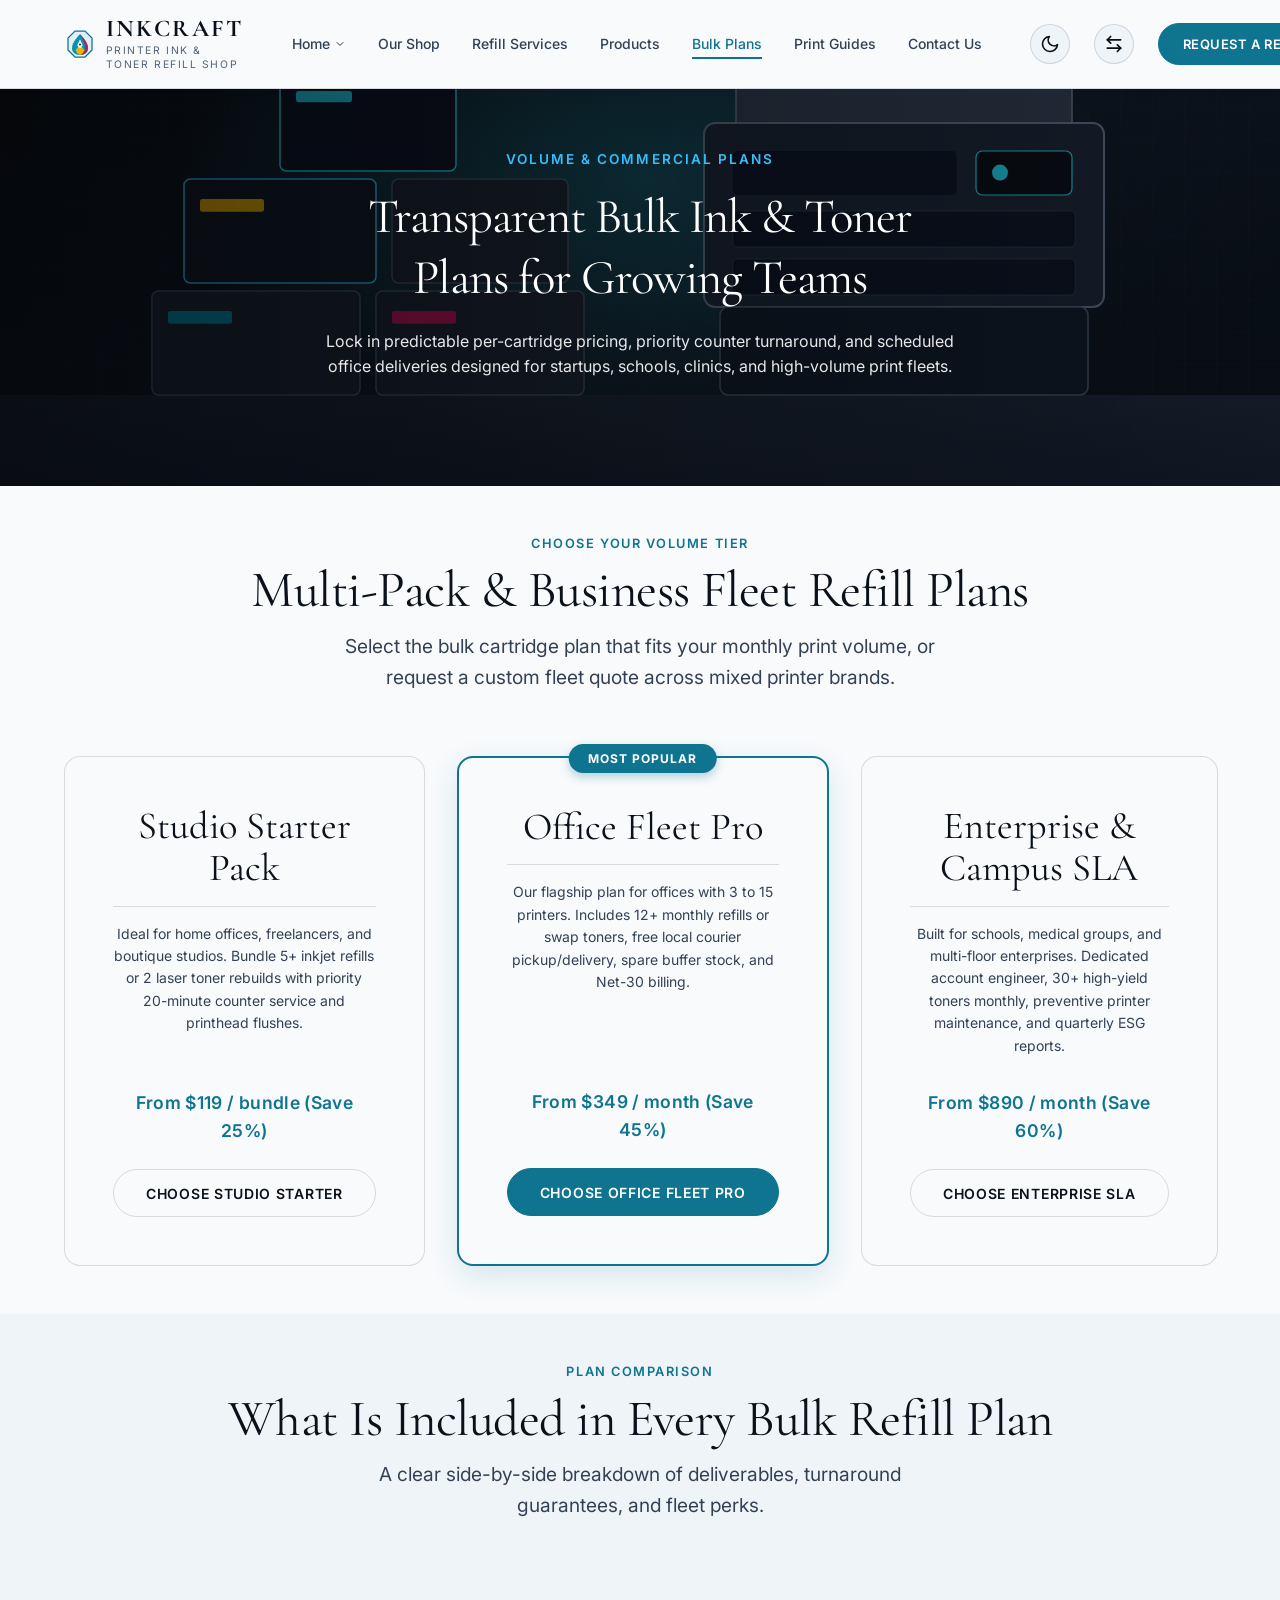
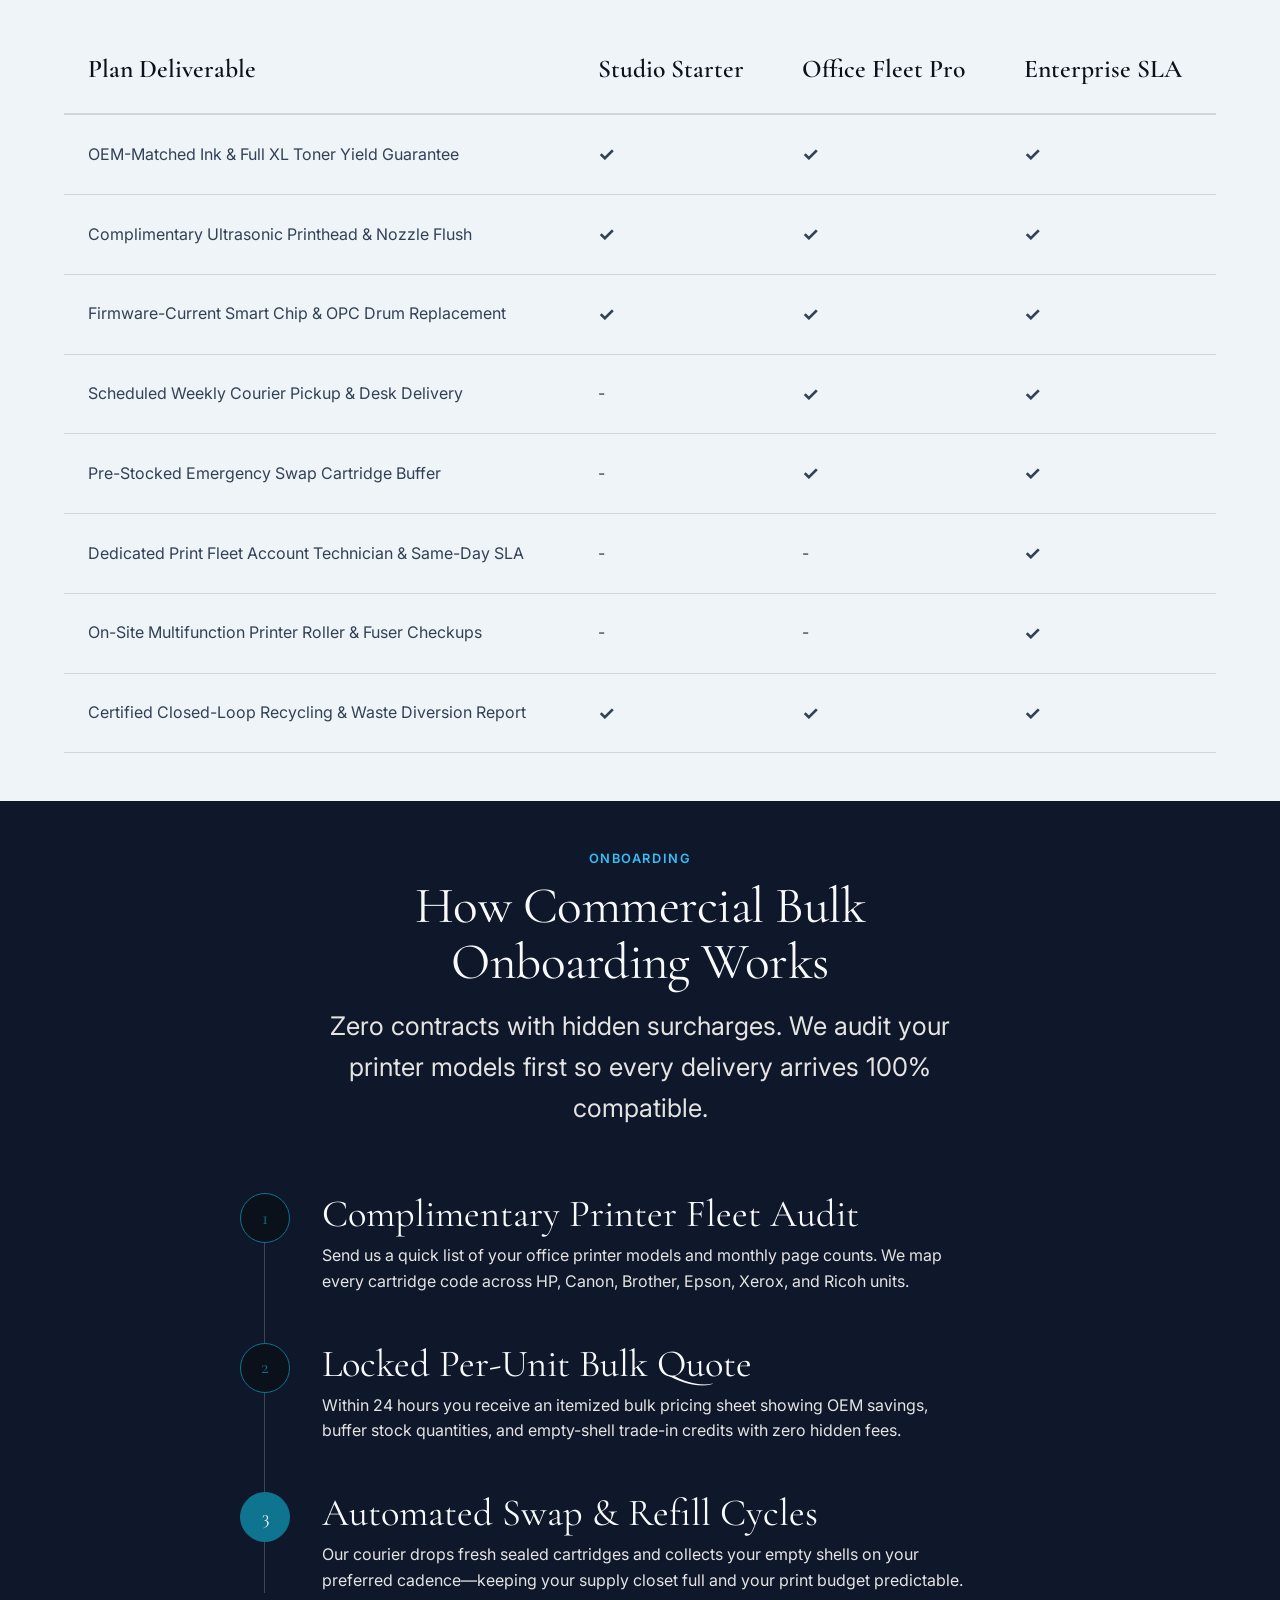
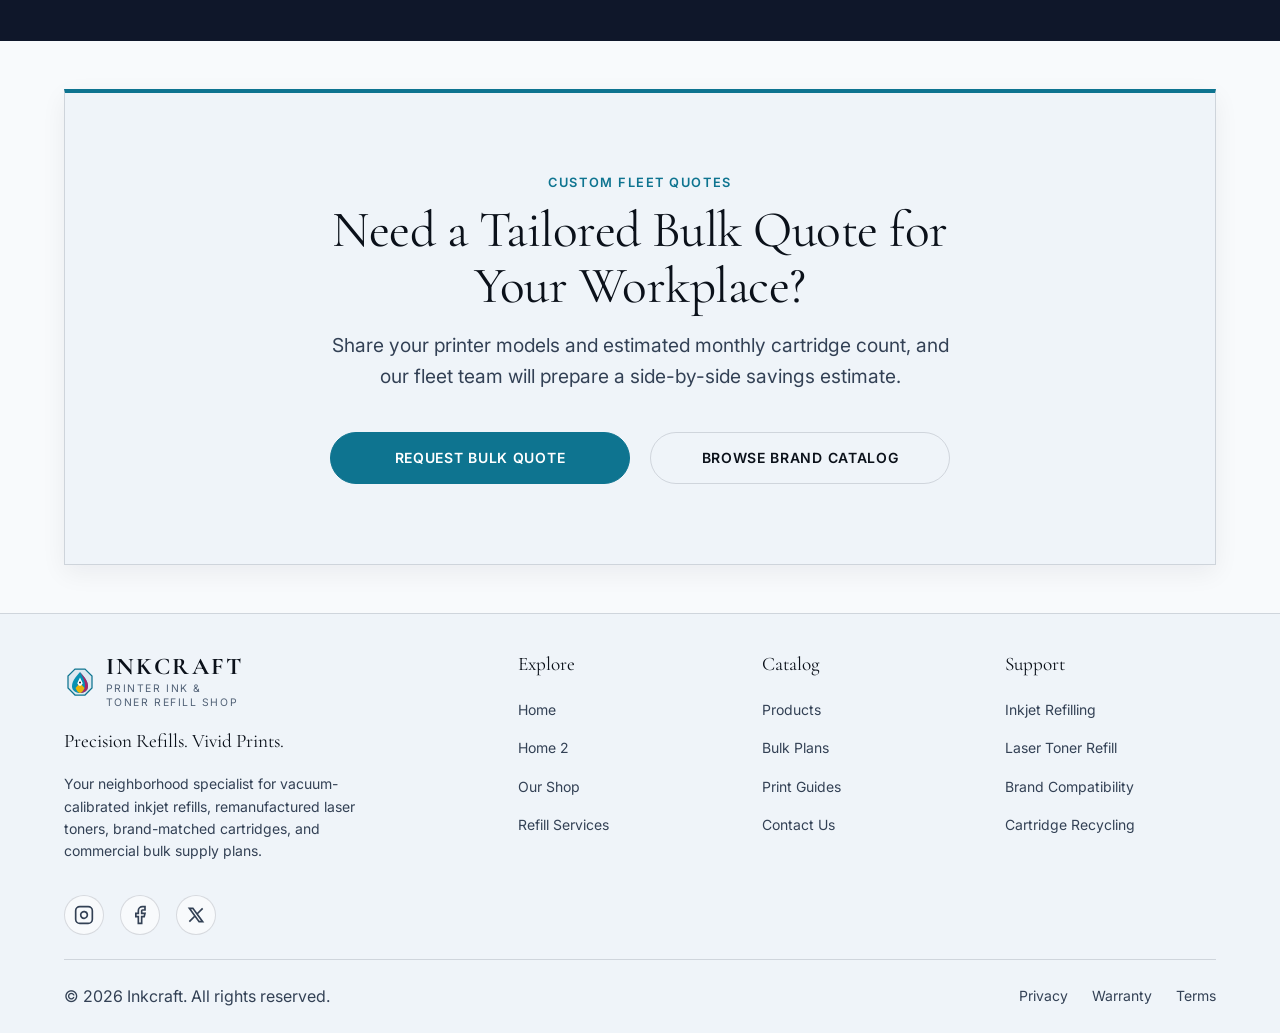
==== bulk-plans.html @ eeacdc27 "Add INKCRAFT Printer Ink & Toner Refill Shop website" ====
<!DOCTYPE html>
<html lang="en" dir="ltr">
<head>
  <meta charset="UTF-8">
  <meta name="viewport" content="width=device-width, initial-scale=1.0">
  <title>Bulk Plans | INKCRAFT Printer Ink &amp; Toner Refill Shop</title>
  <meta name="description" content="Transparent bulk ink and laser toner refill plans for studios, schools, and commercial offices. Compare volume discounts, scheduled delivery, and fleet support.">
  <link rel="icon" type="image/svg+xml" href="assets/images/logo.svg">
  <link rel="preconnect" href="https://fonts.googleapis.com">
  <link rel="preconnect" href="https://fonts.gstatic.com" crossorigin>
  <link href="https://fonts.googleapis.com/css2?family=Cormorant+Garamond:wght@400;500;600;700&family=Inter:wght@300;400;500;600&display=swap" rel="stylesheet">
  <link rel="stylesheet" href="assets/css/style.css">
  <style>
    .editorial-pricing-hero { padding: var(--space-xxl) 0; display: flex; align-items: center; justify-content: center; text-align: center; background-color: var(--bg-secondary); position: relative; min-height: 52vh; }
    .editorial-hero-content { position: relative; z-index: 2; max-width: 1000px; margin: 0 auto; }
    
    .support-options { display: grid; grid-template-columns: repeat(3, 1fr); gap: 2rem; margin-top: 4rem; }
    .support-card { background: var(--bg-primary); border: 1px solid var(--border-color); padding: 3rem; border-radius: var(--radius-lg); display: flex; flex-direction: column; text-align: center; transition: transform var(--transition-normal), box-shadow var(--transition-normal); position: relative; }
    .support-card:hover { transform: translateY(-5px); box-shadow: var(--shadow-md); }
    .support-card.featured { border: 2px solid var(--accent-primary); background: var(--bg-primary); box-shadow: 0 10px 30px rgba(14, 116, 144, 0.14); }
    [data-theme="dark"] .support-card.featured { background: var(--bg-secondary); border-color: var(--accent-primary); box-shadow: 0 10px 30px rgba(34, 211, 238, 0.22); }
    .featured-badge { position: absolute; top: -14px; left: 50%; transform: translateX(-50%); background: var(--color-copper); color: #ffffff; padding: 0.3rem 1.25rem; border-radius: var(--radius-full); font-size: 0.75rem; font-weight: 700; letter-spacing: 0.08em; text-transform: uppercase; white-space: nowrap; box-shadow: 0 4px 10px rgba(14, 116, 144, 0.3); }
    .support-card h3 { font-family: var(--font-display); font-size: var(--text-xl); margin-bottom: 1rem; border-bottom: 1px solid var(--border-color); padding-bottom: 1rem; color: var(--text-primary); }
    .support-card p { flex: 1; margin-bottom: 2rem; font-size: var(--text-sm); color: var(--text-secondary); line-height: 1.6; }
    .pricing-tag { display: block; text-align: center; font-size: 1.1rem; font-weight: 600; color: var(--accent-primary); margin-bottom: 1.5rem; letter-spacing: 0.02em; }
    
    .matrix-table { width: 100%; border-collapse: collapse; margin-top: 4rem; }
    .matrix-table th { font-family: var(--font-display); font-weight: 600; font-size: var(--text-lg); text-align: left; padding: 1.5rem; border-bottom: 2px solid var(--border-color); color: var(--text-primary); }
    [dir="rtl"] .matrix-table th { text-align: right; }
    .matrix-table td { padding: 1.5rem; border-bottom: 1px solid var(--border-color); color: var(--text-secondary); }
    .matrix-table tr:hover { background: var(--bg-secondary); }
    .check { color: var(--accent-primary); font-weight: 700; font-size: 1.2rem; }
    
    .timeline-wrapper { display: flex; flex-direction: column; gap: 3rem; max-width: 800px; margin: 0 auto; position: relative; }
    .timeline-line { position: absolute; left: 24px; top: 0; bottom: 0; width: 1px; background: rgba(255,255,255,0.2); }
    [dir="rtl"] .timeline-line { left: auto; right: 24px; }
    
    html, body {
      overflow-x: hidden;
    }
    
    .matrix-table-container {
      width: 100%;
      max-width: 100%;
      overflow-x: auto;
      -webkit-overflow-scrolling: touch;
    }
    
    @media (max-width: 1024px) {
      .support-options {
        display: flex;
        flex-direction: column;
        align-items: center;
        gap: 2.5rem;
        width: 100%;
        max-width: 580px;
        margin: 3rem auto 0 auto;
      }
      .support-card {
        width: 100% !important;
        max-width: 100% !important;
        margin: 0 auto !important;
        padding: 2.5rem 2rem;
      }
      .support-card:nth-child(3) {
        width: 100% !important;
        max-width: 100% !important;
        margin: 0 auto !important;
        grid-column: auto !important;
        justify-self: auto !important;
      }
      .matrix-table {
        min-width: 650px;
        white-space: nowrap;
      }
    }
    
    @media (max-width: 767px) {
      .support-options {
        max-width: 100%;
        gap: 2rem;
        margin-top: 2.5rem;
      }
      .support-card {
        padding: 2rem 1.5rem;
      }
      .matrix-table {
        display: table;
        min-width: 620px;
      }
    }
  </style>
</head>
<body>
<!-- Navbar -->
<nav class="navbar">
  <div class="container nav-container">
    <div class="nav-brand">
      <a href="index.html" class="nav-brand-link">
        <svg class="site-logo" width="32" height="32" viewBox="0 0 64 64" fill="none"><path d="M22 6 H42 L56 20 V44 L42 58 H22 L8 44 V20 Z" stroke="#0E7490" stroke-width="2.5" fill="rgba(14,116,144,0.08)"/><path d="M32 12 C21 24, 16 32, 16 40.5 C16 49.2, 23.2 54, 32 54 C40.8 54, 48 49.2, 48 40.5 C48 32, 43 24, 32 12 Z" fill="#0891B2"/><path d="M32 12 C38 22, 42 30, 42 39 C42 46, 37.5 52, 32 54 C40.8 54, 48 49.2, 48 40.5 C48 32, 43 24, 32 12 Z" fill="#BE185D" opacity="0.9"/><path d="M32 34 L41 44 C38.5 50, 35.5 53.2, 32 54 C28.5 53.2, 25.5 50, 23 44 Z" fill="#EAB308"/><path d="M32 23 L37.5 34.5 L34 39.5 H30 L26.5 34.5 Z" fill="#FFFFFF"/><circle cx="32" cy="33" r="2" fill="#0F172A"/></svg>
        <div class="nav-brand-text">
          <span class="nav-logo-text" style="font-family: var(--font-display); font-size: 1.5rem; font-weight: 700; letter-spacing: 0.1em; line-height: 1.1; color: var(--text-primary); white-space: nowrap;">INKCRAFT</span>
          <span class="nav-descriptor" style="font-family: var(--font-body); font-size: 0.65rem; font-weight: 400; text-transform: uppercase; letter-spacing: 0.15em; color: var(--text-muted); line-height: 1.35; margin-top: 2px; display: block;"><span style="display: block; white-space: nowrap;">Printer Ink &amp;</span><span style="display: block; white-space: nowrap;">Toner Refill Shop</span></span>
        </div>
      </a>
    </div>
    
    <div class="nav-menu">
      <div class="dropdown">
        <a href="#" class="nav-link has-dropdown" aria-haspopup="true" aria-expanded="false">Home <svg width="12" height="12" viewBox="0 0 24 24" fill="none" stroke="currentColor" stroke-width="2" stroke-linecap="round" stroke-linejoin="round"><polyline points="6 9 12 15 18 9"></polyline></svg></a>
        <div class="dropdown-content">
          <a href="index.html" class="nav-link">Home 1</a>
          <a href="home-2.html" class="nav-link">Home 2</a>
        </div>
      </div>
      <a href="our-shop.html" class="nav-link">Our Shop</a>
      <a href="refill-services.html" class="nav-link">Refill Services</a>
      <a href="products.html" class="nav-link">Products</a>
      <a href="bulk-plans.html" class="nav-link active" aria-current="page">Bulk Plans</a>
      <a href="print-guides.html" class="nav-link">Print Guides</a>
      <a href="contact-us.html" class="nav-link">Contact Us</a>
    </div>

    <div class="nav-actions" style="display: flex; align-items: center; gap: 1.5rem;">
      <button class="icon-btn theme-toggle" aria-label="Toggle Theme">
        <svg width="20" height="20" viewBox="0 0 24 24" fill="none" stroke="currentColor" stroke-width="2" stroke-linecap="round" stroke-linejoin="round"><path d="M21 12.79A9 9 0 1 1 11.21 3 7 7 0 0 0 21 12.79z"></path></svg>
      </button>
      <button class="icon-btn rtl-toggle" aria-label="Toggle RTL">
        <svg width="20" height="20" viewBox="0 0 24 24" fill="none" stroke="currentColor" stroke-width="2" stroke-linecap="round" stroke-linejoin="round"><path d="M8 3L4 7l4 4"/><path d="M4 7h16"/><path d="M16 21l4-4-4-4"/><path d="M20 17H4"/></svg>
      </button>
      <a href="#" class="btn btn-primary open-modal">Request a Refill</a>
    </div>

    <div class="hamburger">
      <span></span>
      <span></span>
      <span></span>
    </div>
  </div>
</nav>

<div class="mobile-menu">
  <button class="mobile-close-btn" aria-label="Close Menu">
    <svg width="24" height="24" viewBox="0 0 24 24" fill="none" stroke="currentColor" stroke-width="2" stroke-linecap="round" stroke-linejoin="round"><line x1="18" y1="6" x2="6" y2="18"></line><line x1="6" y1="6" x2="18" y2="18"></line></svg>
  </button>
  <div class="mobile-nav-list">
      <a href="index.html" class="nav-link">Home 1</a>
      <a href="home-2.html" class="nav-link">Home 2</a>
      <a href="our-shop.html" class="nav-link">Our Shop</a>
      <a href="refill-services.html" class="nav-link">Refill Services</a>
      <a href="products.html" class="nav-link">Products</a>
      <a href="bulk-plans.html" class="nav-link active" aria-current="page">Bulk Plans</a>
      <a href="print-guides.html" class="nav-link">Print Guides</a>
      <a href="contact-us.html" class="nav-link">Contact Us</a>
  </div>
  <div class="mobile-controls">
      <button id="theme-toggle" class="icon-btn" aria-label="Toggle Theme">
        <svg width="20" height="20" viewBox="0 0 24 24" fill="none" stroke="currentColor" stroke-width="2" stroke-linecap="round" stroke-linejoin="round"><path d="M21 12.79A9 9 0 1 1 11.21 3 7 7 0 0 0 21 12.79z"></path></svg>
      </button>
      <button id="rtl-toggle" class="icon-btn" aria-label="Toggle RTL">
        <svg width="20" height="20" viewBox="0 0 24 24" fill="none" stroke="currentColor" stroke-width="2" stroke-linecap="round" stroke-linejoin="round"><path d="M8 3L4 7l4 4"/><path d="M4 7h16"/><path d="M16 21l4-4-4-4"/><path d="M20 17H4"/></svg>
      </button>
  </div>
  
  <a href="#" class="btn btn-primary open-modal">Request a Refill</a>
</div>

<section class="hero">
  <div class="hero-bg">
    <img src="assets/images/hero-bulk-plans.svg" alt="Commercial bulk toner cartridges and multifunction office laser printers">
  </div>
  <div class="hero-overlay"></div>
  <div class="container hero-content text-center" style="margin: 0 auto;">
    <span class="hero-eyebrow reveal" style="color: var(--accent-light); letter-spacing: 0.15em; font-size: 0.85rem; font-weight: 600; text-transform: uppercase; margin-bottom: 1rem; display: inline-block;">VOLUME &amp; COMMERCIAL PLANS</span>
    <h1 class="reveal" style="margin-bottom: 1.25rem; color: #fff;">Transparent Bulk Ink &amp; Toner<br class="desktop-br">Plans for Growing Teams</h1>
    <p class="reveal stagger-1" style="font-size: var(--text-base); max-width: 780px; margin: 0 auto; color: rgba(255,255,255,0.9); line-height: 1.6;">Lock in predictable per-cartridge pricing, priority counter turnaround, and scheduled<br class="desktop-br">office deliveries designed for startups, schools, clinics, and high-volume print fleets.</p>
  </div>
</section>

<section id="packages" class="section">
  <div class="container">
    <div class="text-center reveal" style="margin-bottom: 3.5rem;">
      <span class="eyebrow" style="color: var(--accent-primary); letter-spacing: 0.12em; font-size: 0.8rem; font-weight: 600; text-transform: uppercase; margin-bottom: 0.5rem; display: block;">CHOOSE YOUR VOLUME TIER</span>
      <h2 style="font-family: var(--font-display); font-size: var(--text-xxl); color: var(--text-primary); margin-bottom: 0.75rem;">Multi-Pack &amp; Business Fleet Refill Plans</h2>
      <p style="color: var(--text-secondary); max-width: 620px; margin: 0 auto; font-size: var(--text-md); line-height: 1.6;">Select the bulk cartridge plan that fits your monthly print volume, or request a custom fleet quote across mixed printer brands.</p>
    </div>
    <div class="support-options reveal stagger-1">
      <div class="support-card">
        <h3>Studio Starter Pack</h3>
        <p>Ideal for home offices, freelancers, and boutique studios. Bundle 5+ inkjet refills or 2 laser toner rebuilds with priority 20-minute counter service and printhead flushes.</p>
        <span class="pricing-tag">From $119 / bundle (Save 25%)</span>
        <a href="#" class="btn btn-secondary open-modal" style="width: 100%;">Choose Studio Starter</a>
      </div>
      
      <div class="support-card featured">
        <span class="featured-badge" style="z-index: 5;">Most Popular</span>
        <h3>Office Fleet Pro</h3>
        <p>Our flagship plan for offices with 3 to 15 printers. Includes 12+ monthly refills or swap toners, free local courier pickup/delivery, spare buffer stock, and Net-30 billing.</p>
        <span class="pricing-tag">From $349 / month (Save 45%)</span>
        <a href="#" class="btn btn-primary open-modal" style="width: 100%;">Choose Office Fleet Pro</a>
      </div>
      
      <div class="support-card">
        <h3>Enterprise &amp; Campus SLA</h3>
        <p>Built for schools, medical groups, and multi-floor enterprises. Dedicated account engineer, 30+ high-yield toners monthly, preventive printer maintenance, and quarterly ESG reports.</p>
        <span class="pricing-tag">From $890 / month (Save 60%)</span>
        <a href="#" class="btn btn-secondary open-modal" style="width: 100%;">Choose Enterprise SLA</a>
      </div>
    </div>
  </div>
</section>

<section class="section section-alt">
  <div class="container">
    <div class="text-center reveal" style="margin-bottom: 2.5rem;">
      <span class="eyebrow" style="color: var(--accent-primary); letter-spacing: 0.12em; font-size: 0.8rem; font-weight: 600; text-transform: uppercase; margin-bottom: 0.5rem; display: block;">PLAN COMPARISON</span>
      <h2 style="margin-bottom: 0.75rem;">What Is Included in Every Bulk Refill Plan</h2>
      <p style="color: var(--text-secondary); max-width: 600px; margin: 0 auto; font-size: var(--text-md);">A clear side-by-side breakdown of deliverables, turnaround guarantees, and fleet perks.</p>
    </div>
    
    <div class="reveal stagger-1 matrix-table-container" style="overflow-x: auto; width: 100%; max-width: 100%;">
      <table class="matrix-table">
        <thead>
          <tr>
            <th>Plan Deliverable</th>
            <th>Studio Starter</th>
            <th>Office Fleet Pro</th>
            <th>Enterprise SLA</th>
          </tr>
        </thead>
        <tbody>
          <tr>
            <td>OEM-Matched Ink &amp; Full XL Toner Yield Guarantee</td>
            <td class="check">✓</td>
            <td class="check">✓</td>
            <td class="check">✓</td>
          </tr>
          <tr>
            <td>Complimentary Ultrasonic Printhead &amp; Nozzle Flush</td>
            <td class="check">✓</td>
            <td class="check">✓</td>
            <td class="check">✓</td>
          </tr>
          <tr>
            <td>Firmware-Current Smart Chip &amp; OPC Drum Replacement</td>
            <td class="check">✓</td>
            <td class="check">✓</td>
            <td class="check">✓</td>
          </tr>
          <tr>
            <td>Scheduled Weekly Courier Pickup &amp; Desk Delivery</td>
            <td>-</td>
            <td class="check">✓</td>
            <td class="check">✓</td>
          </tr>
          <tr>
            <td>Pre-Stocked Emergency Swap Cartridge Buffer</td>
            <td>-</td>
            <td class="check">✓</td>
            <td class="check">✓</td>
          </tr>
          <tr>
            <td>Dedicated Print Fleet Account Technician &amp; Same-Day SLA</td>
            <td>-</td>
            <td>-</td>
            <td class="check">✓</td>
          </tr>
          <tr>
            <td>On-Site Multifunction Printer Roller &amp; Fuser Checkups</td>
            <td>-</td>
            <td>-</td>
            <td class="check">✓</td>
          </tr>
          <tr>
            <td>Certified Closed-Loop Recycling &amp; Waste Diversion Report</td>
            <td class="check">✓</td>
            <td class="check">✓</td>
            <td class="check">✓</td>
          </tr>
        </tbody>
      </table>
    </div>
  </div>
</section>

<section class="section section-dark timeline-section">
  <div class="container reveal">
    <div style="max-width: 700px; margin: 0 auto 4rem auto; text-align: center;">
      <span class="eyebrow" style="color: var(--accent-light); letter-spacing: 0.12em; font-size: 0.8rem; font-weight: 600; text-transform: uppercase; margin-bottom: 0.5rem; display: block;">ONBOARDING</span>
      <h2 style="font-family: var(--font-display); font-size: var(--text-xxl); margin-bottom: 1rem; color: #fff;">How Commercial Bulk Onboarding Works</h2>
      <p style="font-size: var(--text-lg); color: rgba(255,255,255,0.85); line-height: 1.6;">Zero contracts with hidden surcharges. We audit your printer models first so every delivery arrives 100% compatible.</p>
    </div>
    
    <div class="timeline-wrapper">
      <!-- Vertical line -->
      <div class="timeline-line"></div>
      
      <div style="display: flex; gap: 2rem; align-items: flex-start; position: relative; z-index: 1;">
        <div style="width: 50px; height: 50px; border-radius: 50%; background: var(--color-black); border: 1px solid var(--accent-primary); display: flex; align-items: center; justify-content: center; flex-shrink: 0; color: var(--accent-primary); font-family: var(--font-display); font-size: 1.2rem;">1</div>
        <div>
          <h3 style="color: #fff; font-size: var(--text-xl); margin-bottom: 0.5rem;">Complimentary Printer Fleet Audit</h3>
          <p style="color: rgba(255,255,255,0.7); line-height: 1.6;">Send us a quick list of your office printer models and monthly page counts. We map every cartridge code across HP, Canon, Brother, Epson, Xerox, and Ricoh units.</p>
        </div>
      </div>
      
      <div style="display: flex; gap: 2rem; align-items: flex-start; position: relative; z-index: 1;">
        <div style="width: 50px; height: 50px; border-radius: 50%; background: var(--color-black); border: 1px solid var(--accent-primary); display: flex; align-items: center; justify-content: center; flex-shrink: 0; color: var(--accent-primary); font-family: var(--font-display); font-size: 1.2rem;">2</div>
        <div>
          <h3 style="color: #fff; font-size: var(--text-xl); margin-bottom: 0.5rem;">Locked Per-Unit Bulk Quote</h3>
          <p style="color: rgba(255,255,255,0.7); line-height: 1.6;">Within 24 hours you receive an itemized bulk pricing sheet showing OEM savings, buffer stock quantities, and empty-shell trade-in credits with zero hidden fees.</p>
        </div>
      </div>
      
      <div style="display: flex; gap: 2rem; align-items: flex-start; position: relative; z-index: 1;">
        <div style="width: 50px; height: 50px; border-radius: 50%; background: var(--accent-primary); border: 1px solid var(--accent-primary); display: flex; align-items: center; justify-content: center; flex-shrink: 0; color: #fff; font-family: var(--font-display); font-size: 1.2rem;">3</div>
        <div>
          <h3 style="color: #fff; font-size: var(--text-xl); margin-bottom: 0.5rem;">Automated Swap &amp; Refill Cycles</h3>
          <p style="color: rgba(255,255,255,0.7); line-height: 1.6;">Our courier drops fresh sealed cartridges and collects your empty shells on your preferred cadence—keeping your supply closet full and your print budget predictable.</p>
        </div>
      </div>
    </div>
  </div>
</section>

<section class="section">
  <div class="container reveal">
    <div style="background: var(--bg-secondary); border: 1px solid var(--border-color); border-radius: var(--radius-xl); border-top: 4px solid var(--accent-primary); padding: 5rem 2rem; text-align: center; box-shadow: var(--shadow-md); position: relative;">
      <div style="max-width: 650px; margin: 0 auto;">
        <span class="eyebrow" style="color: var(--accent-primary); letter-spacing: 0.12em; font-size: 0.8rem; font-weight: 600; text-transform: uppercase; margin-bottom: 0.5rem; display: block;">CUSTOM FLEET QUOTES</span>
        <h2 style="font-family: var(--font-display); font-size: var(--text-xxl); margin-bottom: 1rem; color: var(--text-primary);">Need a Tailored Bulk Quote for Your Workplace?</h2>
        <p style="font-size: var(--text-md); color: var(--text-secondary); margin-bottom: 2.5rem; line-height: 1.6;">Share your printer models and estimated monthly cartridge count, and our fleet team will prepare a side-by-side savings estimate.</p>
        <div class="btn-group" style="max-width: 580px; margin: 0 auto;">
          <a href="#" class="btn btn-primary open-modal">Request Bulk Quote</a>
          <a href="products.html" class="btn btn-secondary">Browse Brand Catalog</a>
        </div>
      </div>
    </div>
  </div>
</section>

<footer class="footer">
  <div class="container">
    <div class="footer-grid">
      <div class="footer-brand">
        <a href="index.html" class="nav-brand-link" style="margin-bottom: 1rem;">
          <svg class="site-logo" width="32" height="32" viewBox="0 0 64 64" fill="none"><path d="M22 6 H42 L56 20 V44 L42 58 H22 L8 44 V20 Z" stroke="#0E7490" stroke-width="2.5" fill="rgba(14,116,144,0.08)"/><path d="M32 12 C21 24, 16 32, 16 40.5 C16 49.2, 23.2 54, 32 54 C40.8 54, 48 49.2, 48 40.5 C48 32, 43 24, 32 12 Z" fill="#0891B2"/><path d="M32 12 C38 22, 42 30, 42 39 C42 46, 37.5 52, 32 54 C40.8 54, 48 49.2, 48 40.5 C48 32, 43 24, 32 12 Z" fill="#BE185D" opacity="0.9"/><path d="M32 34 L41 44 C38.5 50, 35.5 53.2, 32 54 C28.5 53.2, 25.5 50, 23 44 Z" fill="#EAB308"/><path d="M32 23 L37.5 34.5 L34 39.5 H30 L26.5 34.5 Z" fill="#FFFFFF"/><circle cx="32" cy="33" r="2" fill="#0F172A"/></svg>
          <div class="nav-brand-text">
          <span class="nav-logo-text" style="font-family: var(--font-display); font-size: 1.5rem; font-weight: 700; letter-spacing: 0.1em; line-height: 1.1; color: var(--text-primary); white-space: nowrap;">INKCRAFT</span>
          <span class="nav-descriptor" style="font-family: var(--font-body); font-size: 0.65rem; font-weight: 400; text-transform: uppercase; letter-spacing: 0.15em; color: var(--text-muted); line-height: 1.35; margin-top: 2px; display: block;"><span style="display: block; white-space: nowrap;">Printer Ink &amp;</span><span style="display: block; white-space: nowrap;">Toner Refill Shop</span></span>
        </div>
        </a>
        <p style="font-family: var(--font-display); font-size: 1.2rem; color: var(--text-primary); margin-bottom: 1rem;">Precision Refills. Vivid Prints.</p>
        <p style="font-size: var(--text-sm); color: var(--text-secondary); line-height: 1.6; margin-bottom: 1.5rem; max-width: 320px;">
          Your neighborhood specialist for vacuum-calibrated inkjet refills, remanufactured laser toners, brand-matched cartridges, and commercial bulk supply plans.
        </p>
        <div class="social-links">
          <a href="#" class="social-link" aria-label="Instagram">
            <svg width="20" height="20" viewBox="0 0 24 24" fill="none" stroke="currentColor" stroke-width="2"><rect x="2" y="2" width="20" height="20" rx="5" ry="5"></rect><path d="M16 11.37A4 4 0 1 1 12.63 8 4 4 0 0 1 16 11.37z"></path><line x1="17.5" y1="6.5" x2="17.51" y2="6.5"></line></svg>
          </a>
          <a href="#" class="social-link" aria-label="Facebook">
            <svg width="20" height="20" viewBox="0 0 24 24" fill="none" stroke="currentColor" stroke-width="2"><path d="M18 2h-3a5 5 0 0 0-5 5v3H7v4h3v8h4v-8h3l1-4h-4V7a1 1 0 0 1 1-1h3z"></path></svg>
          </a>
          <a href="#" class="social-link" aria-label="Twitter">
            <svg width="20" height="20" viewBox="0 0 24 24" fill="none" stroke="currentColor" stroke-width="2"><path d="M4 4l11.733 16h4.267l-11.733 -16z"></path><path d="M4 20l6.768 -6.768m2.46 -2.46l6.772 -6.772"></path></svg>
          </a>
        </div>
      </div>
      
      <div class="footer-col">
        <h4>Explore</h4>
        <div class="footer-links">
          <a href="index.html" class="footer-link">Home</a>
          <a href="home-2.html" class="footer-link">Home 2</a>
          <a href="our-shop.html" class="footer-link">Our Shop</a>
          <a href="refill-services.html" class="footer-link">Refill Services</a>
        </div>
      </div>
      
      <div class="footer-col">
        <h4>Catalog</h4>
        <div class="footer-links">
          <a href="products.html" class="footer-link">Products</a>
          <a href="bulk-plans.html" class="footer-link">Bulk Plans</a>
          <a href="print-guides.html" class="footer-link">Print Guides</a>
          <a href="contact-us.html" class="footer-link">Contact Us</a>
        </div>
      </div>
      
      <div class="footer-col">
        <h4>Support</h4>
        <div class="footer-links">
          <a href="refill-services.html#inkjet" class="footer-link">Inkjet Refilling</a>
          <a href="refill-services.html#toner" class="footer-link">Laser Toner Refill</a>
          <a href="products.html" class="footer-link">Brand Compatibility</a>
          <a href="print-guides.html" class="footer-link">Cartridge Recycling</a>
        </div>
      </div>
    </div>
    
    <div class="footer-bottom">
      <p>&copy; 2026 Inkcraft. All rights reserved.</p>
      <div class="footer-legal">
        <a href="#" class="footer-link">Privacy</a>
        <a href="#" class="footer-link">Warranty</a>
        <a href="#" class="footer-link">Terms</a>
      </div>
    </div>
  </div>
  <a href="#" class="back-to-top" aria-label="Back to Top">
    <svg width="24" height="24" viewBox="0 0 24 24" fill="none" stroke="currentColor" stroke-width="2" stroke-linecap="round" stroke-linejoin="round"><path d="M12 19V5M5 12l7-7 7 7"/></svg>
  </a>
</footer>

<div class="modal-overlay">
  <div class="modal-container">
    <button class="modal-close" aria-label="Close modal">
      <svg width="24" height="24" viewBox="0 0 24 24" fill="none" stroke="currentColor" stroke-width="2" stroke-linecap="round" stroke-linejoin="round"><line x1="18" y1="6" x2="6" y2="18"></line><line x1="6" y1="6" x2="18" y2="18"></line></svg>
    </button>
    <div class="modal-header">
      <h2 style="font-family: var(--font-display); margin-bottom: 0.5rem;">Request a Bulk Plan or Cartridge Quote</h2>
      <p style="color: var(--text-secondary); font-size: var(--text-sm);">Share your printer models and estimated monthly cartridge needs, and our team will prepare a custom savings proposal.</p>
    </div>
    <form class="modal-form">
      <div class="form-group">
        <label class="form-label" for="modal-name">Your Name</label>
        <input type="text" id="modal-name" class="form-control" required>
      </div>
      <div class="grid" style="grid-template-columns: 1fr 1fr; gap: 1rem; margin-bottom: 1.5rem;">
        <div>
          <label class="form-label" for="modal-email">Email</label>
          <input type="email" id="modal-email" class="form-control" required>
        </div>
        <div>
          <label class="form-label" for="modal-phone">Phone</label>
          <input type="tel" id="modal-phone" class="form-control">
        </div>
      </div>
      <div class="form-group">
        <label class="form-label" for="modal-service">Preferred Bulk Tier</label>
        <select id="modal-service" class="form-control" required>
          <option value="">Select a plan tier...</option>
          <option value="studio-starter">Studio Starter Pack (5+ Cartridges)</option>
          <option value="office-fleet">Office Fleet Pro (12+ Monthly)</option>
          <option value="enterprise-sla">Enterprise &amp; Campus SLA (30+ Monthly)</option>
          <option value="single-refill">Walk-In Single Cartridge Refill</option>
          <option value="fleet-audit">Complimentary Printer Fleet Audit</option>
        </select>
      </div>
      <div class="form-group">
        <label class="form-label" for="modal-message">Printer Models &amp; Monthly Volume</label>
        <textarea id="modal-message" class="form-control" placeholder="List printer models (e.g., 4x Brother HL-L6200DW, 2x HP Color LaserJet)..." ></textarea>
      </div>
      <button type="submit" class="btn btn-primary w-full" style="margin-top: 1rem;">Request Bulk Quote</button>
    </form>
  </div>
</div>

<script src="assets/js/main.js"></script>
</body>
</html>
---- assets/css/style.css ----
@import url('https://fonts.googleapis.com/css2?family=Cormorant+Garamond:wght@400;500;600;700&family=Inter:wght@300;400;500;600&display=swap');

/* INKCRAFT - Precision Printer Ink & Toner Refill Studio */
/* CSS Variables & Theme System */

:root {
  /* Color Palette - Light Mode (Archival Paper & CMYK Precision Cyan) */
  --color-ivory: #F8FAFC;
  --color-cream: #EFF4F9;
  --color-taupe: #E2E8F0;
  --color-charcoal: #0F172A;
  --color-black: #0B111A;
  --color-copper: #0E7490;
  --color-copper-muted: #38BDF8;
  --color-sage: #059669;
  --color-terracotta: #BE185D;

  /* Semantic Colors */
  --bg-primary: var(--color-ivory);
  --bg-secondary: var(--color-cream);
  --bg-tertiary: var(--color-taupe);
  --bg-overlay: rgba(248, 250, 252, 0.88);

  --text-primary: var(--color-black);
  --text-secondary: #334155;
  --text-muted: #526277;

  --accent-primary: var(--color-copper);
  --accent-hover: #0B5C73;
  --accent-light: var(--color-copper-muted);

  --border-color: rgba(15, 23, 42, 0.14);

  /* Typography */
  --font-display: 'Cormorant Garamond', serif;
  --font-body: 'Inter', sans-serif;

  /* Fluid Spacing */
  --space-xs: clamp(0.25rem, 1vw, 0.5rem);
  --space-sm: clamp(0.5rem, 1.5vw, 1rem);
  --space-md: clamp(1rem, 2vw, 1.5rem);
  --space-lg: clamp(1.5rem, 3vw, 2rem);
  --space-xl: clamp(2rem, 4vw, 2.5rem);
  --space-xxl: clamp(2.5rem, 5vw, 3rem);

  /* Fluid Typography */
  --text-xs: clamp(0.75rem, 0.8vw, 0.875rem);
  --text-sm: clamp(0.875rem, 1vw, 1rem);
  --text-base: clamp(1rem, 1.2vw, 1.125rem);
  --text-md: clamp(1.125rem, 1.5vw, 1.35rem);
  --text-lg: clamp(1.5rem, 2vw, 1.75rem);
  --text-xl: clamp(2rem, 3vw, 2.5rem);
  --text-xxl: clamp(2.5rem, 4vw, 3.5rem);
  --text-hero: clamp(3rem, 6vw, 5.5rem);

  /* Layout */
  --container-width: 1400px;
  --container-padding: clamp(1.5rem, 5vw, 4rem);
  --radius-sm: 4px;
  --radius-md: 8px;
  --radius-lg: 16px;
  --radius-full: 9999px;

  /* Shadows & Depth */
  --shadow-sm: 0 4px 12px rgba(15, 23, 42, 0.04);
  --shadow-md: 0 8px 24px rgba(15, 23, 42, 0.06);
  --shadow-lg: 0 20px 40px rgba(15, 23, 42, 0.09);
  --shadow-modal: 0 30px 60px rgba(15, 23, 42, 0.16);

  /* Transitions */
  --transition-fast: 200ms ease;
  --transition-normal: 400ms cubic-bezier(0.25, 1, 0.5, 1);
  --transition-slow: 800ms cubic-bezier(0.25, 1, 0.5, 1);
}

[data-theme="dark"] {
  --bg-primary: #0B111A;
  --bg-secondary: #131C2B;
  --bg-tertiary: #1E293B;
  --bg-overlay: rgba(11, 17, 26, 0.88);

  --text-primary: #F1F5F9;
  --text-secondary: #CBD5E1;
  --text-muted: #94A3B8;

  --accent-primary: #22D3EE;
  --accent-hover: #0891B2;
  --accent-light: #67E8F9;

  --border-color: rgba(241, 245, 249, 0.16);

  --shadow-sm: 0 4px 12px rgba(0, 0, 0, 0.28);
  --shadow-md: 0 8px 24px rgba(0, 0, 0, 0.38);
  --shadow-lg: 0 20px 40px rgba(0, 0, 0, 0.48);
  --shadow-modal: 0 30px 60px rgba(0, 0, 0, 0.72);
}

/* Reset & Base Styles */
*,
*::before,
*::after {
  box-sizing: border-box;
  margin: 0;
  padding: 0;
}

html {
  font-family: var(--font-body);
  font-size: 16px;
  scroll-behavior: smooth;
  background-color: var(--bg-primary);
  color: var(--text-primary);
  transition: background-color var(--transition-normal), color var(--transition-normal);
}

body {
  line-height: 1.6;
  -webkit-font-smoothing: antialiased;
  -moz-osx-font-smoothing: grayscale;
  overflow-x: hidden;
}

/* Typography Base */
h1,
h2,
h3,
h4,
h5,
h6 {
  font-family: var(--font-display);
  font-weight: 400;
  line-height: 1.1;
  color: var(--text-primary);
}

h1 {
  font-size: var(--text-hero);
  letter-spacing: -0.02em;
}

h2 {
  font-size: var(--text-xxl);
  letter-spacing: -0.01em;
}

h3 {
  font-size: var(--text-xl);
}

h4 {
  font-size: var(--text-lg);
}

p {
  color: var(--text-secondary);
  font-size: var(--text-base);
  max-width: 65ch;
}

a {
  color: inherit;
  text-decoration: none;
  transition: color var(--transition-fast);
}

img,
picture,
video {
  max-width: 100%;
  display: block;
}

ul,
ol {
  list-style: none;
}

button,
input,
textarea,
select {
  font: inherit;
  color: inherit;
  border: none;
  background: none;
}

button {
  cursor: pointer;
}

:focus-visible {
  outline: 2px solid var(--accent-primary);
  outline-offset: 3px;
}

/* Layout Utilities */
.container {
  max-width: var(--container-width);
  margin: 0 auto;
  padding: 0 var(--container-padding);
}

.grid {
  display: grid;
  gap: var(--space-md);
}

.flex {
  display: flex;
}

.flex-col {
  flex-direction: column;
}

.items-center {
  align-items: center;
}

.justify-center {
  justify-content: center;
}

.justify-between {
  justify-content: space-between;
}

.text-center {
  text-align: center;
}

.w-full {
  width: 100%;
}

.h-screen {
  height: 100vh;
}

/* RTL Support */
[dir="rtl"] {
  text-align: right;
}

[dir="rtl"] .text-center {
  text-align: center;
}

[dir="rtl"] .margin-left-auto {
  margin-right: auto;
  margin-left: 0;
}

/* UI Components */

/* Buttons */
.btn {
  display: inline-flex;
  align-items: center;
  justify-content: center;
  text-align: center;
  vertical-align: middle;
  min-height: 48px;
  padding: 0.85rem 2rem;
  border-radius: var(--radius-full);
  font-size: var(--text-sm);
  font-weight: 600;
  letter-spacing: 0.05em;
  line-height: 1.25;
  text-transform: uppercase;
  transition: all var(--transition-normal);
  position: relative;
  overflow: hidden;
  white-space: nowrap;
  text-decoration: none;
  cursor: pointer;
  border: 1.5px solid transparent;
  box-sizing: border-box;
  gap: 0.5rem;
}

.btn svg {
  width: 16px;
  height: 16px;
  flex-shrink: 0;
  transition: transform var(--transition-fast);
}

.btn:hover svg {
  transform: translateX(3px);
}

[dir="rtl"] .btn:hover svg {
  transform: translateX(-3px);
}

/* Sizing Variants */
.btn-sm {
  min-height: 40px;
  padding: 0.5rem 1.4rem;
  font-size: 0.8125rem;
  letter-spacing: 0.04em;
}

.btn-lg {
  min-height: 54px;
  padding: 1.05rem 2.5rem;
  font-size: 0.95rem;
  letter-spacing: 0.06em;
}

.btn-block,
.w-full {
  width: 100% !important;
  display: flex !important;
  justify-content: center !important;
}

.btn-primary {
  background-color: var(--color-copper);
  color: #ffffff;
  border-color: var(--color-copper);
}

.btn-primary:hover {
  background-color: var(--accent-hover);
  border-color: var(--accent-hover);
  color: #ffffff;
  transform: translateY(-2px);
  box-shadow: 0 6px 20px rgba(14, 116, 144, 0.35);
}

.btn-secondary {
  background-color: transparent;
  color: var(--text-primary);
  border: 1.5px solid var(--border-color);
}

.btn-secondary:hover {
  background-color: var(--bg-tertiary);
  border-color: var(--accent-primary);
  color: var(--accent-primary);
  transform: translateY(-2px);
}

.btn-outline {
  background-color: transparent;
  color: var(--accent-primary);
  border: 1.5px solid var(--accent-primary);
}

.btn-outline:hover {
  background-color: var(--color-copper);
  border-color: var(--color-copper);
  color: #ffffff;
  transform: translateY(-2px);
}

[data-theme="dark"] .btn-primary {
  background-color: var(--color-copper);
  border-color: var(--color-copper);
  color: #ffffff;
}

[data-theme="dark"] .btn-primary:hover {
  background-color: var(--accent-hover);
  border-color: var(--accent-hover);
  color: #ffffff;
  box-shadow: 0 6px 20px rgba(34, 211, 238, 0.3);
}

[data-theme="dark"] .btn-secondary {
  color: var(--text-primary);
  border-color: rgba(241, 245, 249, 0.25);
  background-color: transparent;
}

[data-theme="dark"] .btn-secondary:hover {
  background-color: var(--bg-tertiary);
  border-color: var(--accent-primary);
  color: var(--accent-primary);
}

[data-theme="dark"] .btn-outline {
  color: var(--accent-primary);
  border-color: var(--accent-primary);
  background-color: transparent;
}

[data-theme="dark"] .btn-outline:hover {
  background-color: var(--color-copper);
  border-color: var(--color-copper);
  color: #ffffff;
}

/* Hero & Dark Section Button Styles */
.hero .btn-secondary,
.hero-home .btn-secondary,
.section-dark .btn-secondary {
  border-color: rgba(255, 255, 255, 0.45);
  color: #ffffff;
  background-color: rgba(255, 255, 255, 0.08);
  backdrop-filter: blur(4px);
  -webkit-backdrop-filter: blur(4px);
}

.hero .btn-secondary:hover,
.hero-home .btn-secondary:hover,
.section-dark .btn-secondary:hover {
  border-color: var(--color-copper);
  background-color: var(--color-copper);
  color: #ffffff;
  transform: translateY(-2px);
  box-shadow: 0 6px 20px rgba(14, 116, 144, 0.35);
}

/* Button Groups */
.btn-group {
  display: flex;
  flex-direction: row;
  justify-content: center;
  align-items: center;
  gap: 1.25rem;
  width: 100%;
  max-width: 640px !important;
  flex-wrap: wrap;
}

.btn-group .btn {
  flex: 0 0 300px;
  width: 300px;
  max-width: 100%;
  min-height: 52px;
  padding: 0.85rem 1.25rem;
  display: inline-flex;
  align-items: center;
  justify-content: center;
  text-align: center;
  box-sizing: border-box;
}

@media (max-width: 768px) {
  .btn-group {
    flex-direction: column;
    align-items: center;
    gap: 0.875rem;
    width: 100%;
  }

  .btn-group .btn {
    flex: 0 0 auto;
    width: 300px;
    max-width: 100%;
    min-height: 52px;
  }
}

@media (max-width: 320px) {
  .btn-group .btn {
    width: 100%;
  }
}

/* Navbar */
.navbar {
  position: fixed;
  top: 0;
  left: 0;
  width: 100%;
  z-index: 100;
  padding: var(--space-sm) 0;
  transition: all var(--transition-normal);
  background-color: var(--bg-primary);
  border-bottom: 1px solid var(--border-color);
}

.navbar.scrolled {
  padding: 1rem 0;
  box-shadow: var(--shadow-sm);
}

.nav-container {
  display: flex;
  justify-content: space-between;
  align-items: center;
  gap: 3rem;
}

.nav-brand {
  display: flex;
  align-items: center;
  z-index: 101;
}

.nav-brand-link {
  display: inline-flex;
  align-items: center;
  gap: 0.6rem;
  text-decoration: none;
  color: inherit;
}

.site-logo {
  flex-shrink: 0;
}

.nav-brand-text {
  display: flex;
  flex-direction: column;
  text-align: left;
}

.nav-logo-text {
  font-family: var(--font-display);
  font-size: 1.5rem;
  font-weight: 600;
  letter-spacing: 0.1em;
  line-height: 1.1;
  color: var(--text-primary);
  white-space: nowrap;
}

.nav-descriptor {
  font-family: var(--font-body);
  font-size: 0.65rem;
  font-weight: 400;
  text-transform: uppercase;
  letter-spacing: 0.15em;
  color: var(--text-muted);
  line-height: 1.35;
  margin-top: 2px;
  display: block;
}

.nav-descriptor span {
  display: block;
  white-space: nowrap;
}

/* Fallback if nav-descriptor is placed directly in brand */
.nav-brand > .nav-descriptor,
.footer-brand > .nav-descriptor {
  margin-left: calc(28px + 0.6rem);
}

.nav-menu {
  display: flex;
  gap: 2rem;
  align-items: center;
}

.nav-link {
  font-size: var(--text-sm);
  font-weight: 500;
  color: var(--text-secondary);
  position: relative;
  white-space: nowrap;
}

.dropdown {
  position: relative;
  display: inline-block;
}

.dropdown-content {
  display: none;
  position: absolute;
  background-color: var(--bg-primary);
  min-width: 160px;
  box-shadow: var(--shadow-md);
  z-index: 10;
  border: 1px solid var(--border-color);
  border-radius: var(--radius-md);
  top: 100%;
  left: 0;
  flex-direction: column;
  overflow: hidden;
}

[dir="rtl"] .dropdown-content {
  left: auto;
  right: 0;
}

.dropdown:hover .dropdown-content,
.dropdown:focus-within .dropdown-content {
  display: flex;
}

.dropdown-content .nav-link {
  padding: 0.75rem 1.25rem;
  color: var(--text-primary);
}

.dropdown-content .nav-link::after {
  display: none;
}

.dropdown-content .nav-link:hover,
.dropdown-content .nav-link.active {
  background-color: var(--bg-secondary);
  color: var(--accent-primary);
}

[data-theme="dark"] .dropdown-content {
  background-color: var(--bg-secondary);
  border-color: rgba(245, 242, 234, 0.18);
}

[data-theme="dark"] .dropdown-content .nav-link:hover,
[data-theme="dark"] .dropdown-content .nav-link.active {
  background-color: var(--bg-tertiary);
  color: var(--accent-primary);
}

.nav-link.has-dropdown {
  display: flex;
  align-items: center;
  gap: 0.25rem;
}

.nav-link::after {
  content: '';
  position: absolute;
  bottom: -4px;
  left: 0;
  width: 0;
  height: 2px;
  background-color: var(--accent-primary);
  transition: width var(--transition-fast);
}

[dir="rtl"] .nav-link::after {
  left: auto;
  right: 0;
}

.nav-link:hover,
.nav-link.active {
  color: var(--accent-primary);
}

.nav-link:hover::after,
.nav-link.active::after {
  width: 100%;
}

.nav-actions {
  display: flex;
  align-items: center;
  gap: 1.5rem;
}

.nav-actions .btn {
  min-height: 42px;
  padding: 0.6rem 1.5rem;
  font-size: 0.8125rem;
  letter-spacing: 0.04em;
}

.icon-btn {
  width: 40px;
  height: 40px;
  border-radius: 50%;
  display: flex;
  align-items: center;
  justify-content: center;
  background-color: var(--bg-secondary);
  color: var(--text-primary);
  transition: all var(--transition-fast);
  border: 1px solid var(--border-color);
  cursor: pointer;
}

.icon-btn svg {
  stroke: currentColor;
}

.icon-btn:hover {
  background-color: var(--bg-tertiary);
  border-color: var(--accent-primary);
  color: var(--accent-primary);
  transform: scale(1.05);
}

[data-theme="dark"] .icon-btn {
  background-color: var(--bg-secondary);
  border-color: rgba(245, 242, 234, 0.2);
  color: var(--text-primary);
}

[data-theme="dark"] .icon-btn:hover {
  background-color: var(--bg-tertiary);
  border-color: var(--accent-primary);
  color: var(--accent-primary);
}

.hamburger {
  display: none;
  flex-direction: column;
  justify-content: space-between;
  width: 30px;
  height: 20px;
  cursor: pointer;
  z-index: 101;
}

.hamburger span {
  display: block;
  width: 100%;
  height: 2px;
  background-color: var(--text-primary);
  transition: all var(--transition-normal);
}

/* Mobile Menu */
.mobile-menu {
  position: fixed;
  top: 0;
  right: -100%;
  width: 100%;
  max-width: 450px;
  height: 100vh;
  height: 100dvh; /* Use dynamic viewport height if supported */
  background-color: var(--bg-primary);
  z-index: 100;
  padding: 6rem 2rem 8rem; /* Increased bottom padding to avoid cut-off */
  display: flex;
  flex-direction: column;
  transition: right var(--transition-normal);
  box-shadow: -10px 0 30px rgba(0, 0, 0, 0.05);
  overflow-y: auto;
}

.mobile-close-btn {
  position: absolute;
  top: 2rem;
  right: 2rem;
  background: none;
  border: none;
  color: var(--text-primary);
  cursor: pointer;
  padding: 0.5rem;
  display: flex;
  align-items: center;
  justify-content: center;
  transition: color var(--transition-fast);
}

[dir="rtl"] .mobile-close-btn {
  right: auto;
  left: 2rem;
}

.mobile-close-btn:hover {
  color: var(--color-copper);
}

[dir="rtl"] .mobile-menu {
  right: auto;
  left: -100%;
  box-shadow: 10px 0 30px rgba(0, 0, 0, 0.05);
  transition: left var(--transition-normal);
}

.mobile-menu.active {
  right: 0;
}

[dir="rtl"] .mobile-menu.active {
  left: 0;
}

.mobile-nav-list {
  display: flex;
  flex-direction: column;
  gap: 1.5rem;
  margin-bottom: 0;
}

.mobile-nav-list .nav-link {
  font-size: var(--text-lg);
  font-family: var(--font-display);
  text-align: center;
}

.mobile-controls {
  display: flex !important;
  justify-content: center !important;
  align-items: center !important;
  gap: 2rem !important;
  margin: 1rem auto 3rem auto !important;
  padding-top: 2rem !important;
  border-top: 1px solid var(--border-color) !important;
  width: 100% !important;
}

/* Hero Section Base (Inner Pages: About to Contact) */
.hero {
  position: relative;
  min-height: 52vh;
  display: flex;
  align-items: center;
  justify-content: center;
  padding: 6.5rem 1.5rem 4rem 1.5rem;
  overflow: hidden;
}

@media (min-width: 992px) {
  .hero {
    min-height: 54vh;
    padding: 7rem 2rem 4.5rem 2rem;
  }
}

.hero-bg {
  position: absolute;
  top: 0;
  left: 0;
  width: 100%;
  height: 100%;
  z-index: 0;
}

.hero-bg img {
  width: 100%;
  height: 100%;
  object-fit: cover;
  object-position: center;
}

.hero-overlay {
  position: absolute;
  top: 0;
  left: 0;
  width: 100%;
  height: 100%;
  background: linear-gradient(to right, rgba(0, 0, 0, 0.65) 0%, rgba(0, 0, 0, 0.35) 100%);
  z-index: 1;
}

[dir="rtl"] .hero-overlay {
  background: linear-gradient(to left, rgba(0, 0, 0, 0.65) 0%, rgba(0, 0, 0, 0.35) 100%);
}

.hero-content {
  position: relative;
  z-index: 2;
  color: #fff;
  /* Force white for dark overlays */
  max-width: 860px;
}

.hero-content h1 {
  color: #fff;
  font-family: var(--font-display);
  font-size: clamp(2.1rem, 3.8vw, 3.1rem);
  line-height: 1.25;
  margin-bottom: 1.25rem;
}

.hero-content p {
  color: rgba(255, 255, 255, 0.9);
  font-size: clamp(0.95rem, 1.2vw, 1.125rem);
  line-height: 1.6;
}

.desktop-br {
  display: inline;
}

@media (max-width: 768px) {
  .desktop-br {
    display: none;
  }
}

.eyebrow {
  display: block;
  font-size: var(--text-sm);
  text-transform: uppercase;
  letter-spacing: 0.15em;
  margin-bottom: 1.5rem;
  font-weight: 500;
  color: var(--accent-primary);
}

.hero .eyebrow {
  color: var(--color-copper-muted);
}

/* Standard Sections */
.section {
  padding: var(--space-xxl) 0;
  position: relative;
}

.section-alt {
  background-color: var(--bg-secondary);
}

.section-dark {
  background-color: var(--color-charcoal);
  color: var(--color-ivory);
}

.section-dark h1,
.section-dark h2,
.section-dark h3,
.section-dark h4 {
  color: var(--color-ivory) !important;
}

.section-dark p,
.section-dark .accordion-inner {
  color: rgba(253, 251, 247, 0.9) !important;
  opacity: 1;
}

.section-dark .accordion-item {
  border-bottom: 1px solid rgba(253, 251, 247, 0.18);
}

.section-dark .accordion-title {
  color: var(--color-ivory);
}

.section-dark .accordion-num {
  color: var(--color-copper-muted);
  font-weight: 600;
}

.section-dark .accordion-icon {
  color: var(--color-copper-muted);
  stroke: var(--color-copper-muted);
}

/* Cards & Layouts */
.editorial-grid {
  display: grid;
  grid-template-columns: repeat(12, 1fr);
  gap: var(--space-md);
  align-items: center;
}

.card {
  background-color: var(--bg-primary);
  border-radius: var(--radius-lg);
  padding: var(--space-lg);
  border: 1px solid var(--border-color);
  transition: all var(--transition-normal);
  height: 100%;
}

.card:hover {
  transform: translateY(-5px);
  box-shadow: var(--shadow-lg);
  border-color: var(--accent-primary);
}

[data-theme="dark"] .card {
  background-color: var(--bg-secondary);
  border-color: rgba(245, 242, 234, 0.16);
}

.image-card {
  position: relative;
  border-radius: var(--radius-lg);
  overflow: hidden;
  aspect-ratio: 3/4;
  border: 1px solid var(--border-color);
}

.image-card img {
  width: 100%;
  height: 100%;
  object-fit: cover;
  transition: transform var(--transition-slow);
}

.image-card:hover img {
  transform: scale(1.05);
}

/* Forms */
.form-group {
  margin-bottom: 1.5rem;
  position: relative;
}

.form-label {
  display: block;
  font-size: var(--text-sm);
  margin-bottom: 0.5rem;
  color: var(--text-primary);
  font-weight: 500;
}

.form-control {
  width: 100%;
  padding: 1rem 1.25rem;
  border: 1px solid var(--border-color);
  border-radius: var(--radius-md);
  background-color: var(--bg-primary);
  color: var(--text-primary);
  transition: all var(--transition-fast);
}

.form-control::placeholder {
  color: var(--text-muted);
  opacity: 0.85;
}

.form-control:focus {
  outline: none;
  border-color: var(--accent-primary);
  box-shadow: 0 0 0 3px rgba(14, 116, 144, 0.18);
}

[data-theme="dark"] .form-control {
  background-color: var(--bg-secondary);
  border-color: rgba(241, 245, 249, 0.2);
  color: var(--text-primary);
}

[data-theme="dark"] .form-control:focus {
  border-color: var(--accent-primary);
  box-shadow: 0 0 0 3px rgba(34, 211, 238, 0.25);
}

select.form-control {
  appearance: none;
  -webkit-appearance: none;
  background-image: url("data:image/svg+xml,%3Csvg xmlns='http://www.w3.org/2000/svg' width='16' height='16' viewBox='0 0 24 24' fill='none' stroke='%230E7490' stroke-width='2' stroke-linecap='round' stroke-linejoin='round'%3E%3Cpolyline points='6 9 12 15 18 9'%3E%3C/polyline%3E%3C/svg%3E");
  background-repeat: no-repeat;
  background-position: right 1.25rem center;
  background-size: 16px;
  padding-right: 2.75rem;
  cursor: pointer;
}

[data-theme="dark"] select.form-control {
  background-image: url("data:image/svg+xml,%3Csvg xmlns='http://www.w3.org/2000/svg' width='16' height='16' viewBox='0 0 24 24' fill='none' stroke='%2322D3EE' stroke-width='2' stroke-linecap='round' stroke-linejoin='round'%3E%3Cpolyline points='6 9 12 15 18 9'%3E%3C/polyline%3E%3C/svg%3E");
}

[dir="rtl"] select.form-control {
  background-position: left 1.25rem center;
  padding-right: 1.25rem;
  padding-left: 2.75rem;
}

select.form-control option {
  background-color: var(--bg-primary);
  color: var(--text-primary);
}

[data-theme="dark"] select.form-control option {
  background-color: var(--bg-secondary);
  color: var(--text-primary);
}

textarea.form-control {
  min-height: 120px;
  resize: vertical;
}

.form-success-message {
  animation: formFadeIn 0.4s ease forwards;
}

@keyframes formFadeIn {
  from {
    opacity: 0;
    transform: translateY(10px);
  }
  to {
    opacity: 1;
    transform: translateY(0);
  }
}

/* Modal System */
.modal-overlay {
  position: fixed;
  top: 0;
  left: 0;
  width: 100%;
  height: 100%;
  background-color: rgba(0, 0, 0, 0.5);
  backdrop-filter: blur(8px);
  z-index: 1000;
  display: flex;
  align-items: center;
  justify-content: center;
  opacity: 0;
  visibility: hidden;
  transition: all var(--transition-normal);
}

.modal-overlay.active {
  opacity: 1;
  visibility: visible;
}

.modal-container {
  background-color: var(--bg-primary);
  width: 90%;
  max-width: 600px;
  border-radius: var(--radius-lg);
  padding: var(--space-lg);
  position: relative;
  transform: translateY(20px) scale(0.95);
  opacity: 0;
  transition: all var(--transition-normal);
  box-shadow: var(--shadow-modal);
  border: 1px solid var(--border-color);
  max-height: 90vh;
  overflow-y: auto;
}

[data-theme="dark"] .modal-container {
  background-color: var(--bg-primary);
  border-color: rgba(245, 242, 234, 0.2);
}

.modal-overlay.active .modal-container {
  transform: translateY(0) scale(1);
  opacity: 1;
}

.modal-close {
  position: absolute;
  top: 1.5rem;
  right: 1.5rem;
  width: 40px;
  height: 40px;
  border-radius: 50%;
  display: flex;
  align-items: center;
  justify-content: center;
  background-color: var(--bg-secondary);
  color: var(--text-primary);
  border: 1px solid var(--border-color);
  cursor: pointer;
  transition: all var(--transition-fast);
}

.modal-close svg {
  stroke: currentColor;
}

[dir="rtl"] .modal-close {
  right: auto;
  left: 1.5rem;
}

.modal-close:hover {
  background-color: var(--bg-tertiary);
  border-color: var(--accent-primary);
  color: var(--accent-primary);
  transform: rotate(90deg);
}

.modal-header {
  margin-bottom: 2rem;
  text-align: center;
  padding: 0 3rem;
}

/* Footer */
.footer {
  background-color: var(--bg-secondary);
  padding: var(--space-xl) 0 var(--space-md);
  border-top: 1px solid var(--border-color);
}

.footer-grid {
  display: grid;
  grid-template-columns: 2fr 1fr 1fr 1fr;
  gap: var(--space-lg);
  margin-bottom: var(--space-md);
}

.footer-brand h3 {
  font-family: var(--font-display);
  letter-spacing: 0.1em;
  margin-bottom: 0.5rem;
  color: var(--text-primary);
}

.footer-col h4 {
  font-size: var(--text-md);
  margin-bottom: 1.5rem;
  font-family: var(--font-display);
  color: var(--text-primary);
}

.footer-links {
  display: flex;
  flex-direction: column;
  gap: 1rem;
}

.footer-link {
  color: var(--text-secondary);
  font-size: var(--text-sm);
  transition: color var(--transition-fast);
}

.footer-link:hover {
  color: var(--accent-primary);
}

.social-links {
  display: flex;
  gap: 1rem;
  margin-top: 2rem;
}

.social-link {
  width: 40px;
  height: 40px;
  border-radius: 50%;
  display: flex;
  align-items: center;
  justify-content: center;
  background-color: var(--bg-primary);
  color: var(--text-secondary);
  border: 1px solid var(--border-color);
  transition: all var(--transition-normal);
}

.social-link svg {
  stroke: currentColor;
}

.social-link:hover {
  border-color: var(--accent-primary);
  background-color: var(--bg-secondary);
  color: var(--accent-primary);
  transform: translateY(-3px) scale(1.1);
  box-shadow: 0 4px 12px rgba(14, 116, 144, 0.22);
}

[data-theme="dark"] .social-link {
  background-color: var(--bg-secondary);
  border-color: rgba(241, 245, 249, 0.18);
  color: var(--text-primary);
}

[data-theme="dark"] .social-link:hover {
  border-color: var(--accent-primary);
  color: var(--accent-primary);
}

.footer-bottom {
  display: flex;
  justify-content: space-between;
  align-items: center;
  padding-top: var(--space-md);
  border-top: 1px solid var(--border-color);
  font-size: var(--text-xs);
  color: var(--text-muted);
}

.footer-legal {
  display: flex;
  gap: 1.5rem;
}

/* Animations */
.reveal {
  opacity: 0;
  transform: translateY(30px);
  transition: all var(--transition-slow);
}

/* Back to Top */
.back-to-top {
  position: fixed;
  bottom: 2rem;
  right: 2rem;
  width: 50px;
  height: 50px;
  background-color: var(--bg-secondary);
  border: 1px solid var(--border-color);
  border-radius: 50%;
  display: flex;
  align-items: center;
  justify-content: center;
  color: var(--text-primary);
  z-index: 99;
  box-shadow: var(--shadow-sm);
  transition: all var(--transition-normal);
  opacity: 0;
  visibility: hidden;
  transform: translateY(20px);
}

.back-to-top svg {
  stroke: currentColor;
}

.back-to-top.visible {
  opacity: 1;
  visibility: visible;
  transform: translateY(0);
}

.back-to-top:hover {
  background-color: var(--color-copper);
  color: #ffffff;
  border-color: var(--color-copper);
  transform: translateY(-5px);
  box-shadow: 0 10px 20px rgba(14, 116, 144, 0.3);
}

[data-theme="dark"] .back-to-top {
  background-color: var(--bg-secondary);
  border-color: rgba(241, 245, 249, 0.2);
  color: var(--text-primary);
}

[data-theme="dark"] .back-to-top:hover {
  background-color: var(--color-copper);
  border-color: var(--color-copper);
  color: #ffffff;
}

[dir="rtl"] .back-to-top {
  right: auto;
  left: 2rem;
}

.reveal.active {
  opacity: 1;
  transform: translateY(0);
}

.stagger-1 {
  transition-delay: 100ms;
}

.stagger-2 {
  transition-delay: 200ms;
}

.stagger-3 {
  transition-delay: 300ms;
}

.stagger-4 {
  transition-delay: 400ms;
}

/* Memory Map (Home) */
.memory-map-container {
  position: relative;
  width: 100%;
  max-width: 800px;
  margin: 0 auto;
  aspect-ratio: 1;
  display: flex;
  align-items: center;
  justify-content: center;
}

.memory-map-center {
  width: 200px;
  height: 200px;
  border-radius: 50%;
  background: var(--bg-primary);
  border: 1px solid var(--border-color);
  display: flex;
  align-items: center;
  justify-content: center;
  text-align: center;
  padding: 0;
  z-index: 10;
  box-shadow: var(--shadow-lg);
  font-family: var(--font-display);
  font-size: 1.6rem;
  letter-spacing: 0.05em;
  color: var(--accent-primary);
  font-weight: 600;
}

.orbit-node {
  position: absolute;
  width: 150px;
  height: 150px;
  border-radius: 50%;
  background: var(--bg-secondary);
  border: 1px solid var(--border-color);
  display: flex;
  flex-direction: column;
  align-items: center;
  justify-content: center;
  transition: all var(--transition-normal);
  cursor: pointer;
  scale: 1;
  will-change: transform, scale;
  backface-visibility: hidden;
}

.orbit-node:hover {
  scale: 1.1;
  background: var(--bg-primary);
  box-shadow: var(--shadow-md);
  z-index: 20;
}

.orbit-node h4 {
  font-size: 0.95rem;
  margin-bottom: 0.25rem;
  white-space: nowrap;
  color: var(--accent-primary);
  font-weight: 600;
}

.orbit-node p {
  font-size: 0.75rem;
  opacity: 0;
  visibility: hidden;
  max-height: 0;
  transition: all var(--transition-fast);
  text-align: center;
  padding: 0 0.5rem;
  margin: 0;
}

.orbit-node:hover p {
  opacity: 1;
  visibility: visible;
  max-height: 50px;
  margin-top: 0.25rem;
}

.node-1 {
  top: 10%;
  left: 50%;
  transform: translateX(-50%);
}

.node-2 {
  top: 50%;
  right: 10%;
  transform: translateY(-50%);
}

.node-3 {
  bottom: 10%;
  left: 50%;
  transform: translateX(-50%);
}

.node-4 {
  top: 50%;
  left: 10%;
  transform: translateY(-50%);
}

.orbit-line {
  position: absolute;
  width: 70%;
  height: 70%;
  border-radius: 50%;
  border: 1px dashed var(--border-color);
  z-index: 1;
  animation: spin 60s linear infinite;
}

@keyframes spin {
  100% {
    transform: rotate(360deg);
  }
}

/* Accordion */
.accordion-item {
  border-bottom: 1px solid var(--border-color);
  padding: 1.5rem 0;
}

.accordion-header {
  display: flex;
  justify-content: space-between;
  align-items: center;
  cursor: pointer;
  width: 100%;
  text-align: left;
}

[dir="rtl"] .accordion-header {
  text-align: right;
}

.accordion-title {
  font-family: var(--font-display);
  font-size: var(--text-lg);
  display: flex;
  align-items: center;
  gap: 1rem;
}

.accordion-num {
  font-size: var(--text-sm);
  color: var(--text-muted);
  font-family: var(--font-body);
}

.accordion-icon {
  transition: transform var(--transition-fast);
}

.accordion-item.active .accordion-icon {
  transform: rotate(45deg);
}

.accordion-content {
  max-height: 0;
  overflow: hidden;
  transition: max-height var(--transition-normal);
}

.accordion-item.active .accordion-content {
  max-height: 200px;
}

.accordion-inner {
  padding-top: 1rem;
  padding-left: 2.5rem;
  color: var(--text-secondary);
}

[dir="rtl"] .accordion-inner {
  padding-left: 0;
  padding-right: 2.5rem;
}

/* Responsive Rules */
@media (max-width: 1024px) {
  .nav-container {
    gap: 1rem;
  }

  .nav-menu,
  .nav-actions {
    display: none !important;
  }

  .hamburger {
    display: flex !important;
  }

  .footer-grid {
    grid-template-columns: 1fr 1fr;
  }

  .editorial-grid {
    grid-template-columns: repeat(8, 1fr);
  }

  .card-grid-4 {
    display: grid;
    grid-template-columns: 1fr 1fr;
    gap: var(--space-md);
  }
}

@media (max-width: 768px) {
  .grid {
    grid-template-columns: 1fr !important;
  }

  .hero-content {
    padding-top: 4rem;
  }

  .memory-map-container {
    aspect-ratio: auto;
    height: 600px;
  }

  .orbit-node {
    width: 100px;
    height: 100px;
  }

  .footer-grid {
    grid-template-columns: 1fr;
    text-align: center;
  }

  .footer-brand {
    display: flex;
    flex-direction: column;
    align-items: center;
  }

  .social-links {
    justify-content: center;
  }

  .footer-bottom {
    flex-direction: column;
    gap: 1rem;
    text-align: center;
  }

  .editorial-grid {
    display: flex;
    flex-direction: column;
  }

  /* Mobile controls at top of menu */
  .mobile-controls {
    justify-content: flex-start;
  }
}

@media (max-width: 480px) {

  .card-grid-4,
  .card-grid-3 {
    grid-template-columns: 1fr;
  }

  .hero {
    text-align: center;
  }

  .memory-map-container {
    flex-direction: column;
    height: auto;
    gap: 1rem;
  }

  .memory-map-center {
    width: 100%;
    border-radius: var(--radius-lg);
    height: auto;
    padding: 2rem;
  }

  .orbit-node {
    position: relative;
    top: auto !important;
    left: auto !important;
    right: auto !important;
    bottom: auto !important;
    transform: none !important;
    width: 100%;
    border-radius: var(--radius-lg);
    height: auto;
    padding: 1.5rem;
  }

  .orbit-line {
    display: none;
  }

  .modal-container {
    padding: var(--space-md);
    width: 100%;
    max-height: 100vh;
    border-radius: var(--radius-lg) var(--radius-lg) 0 0;
    position: absolute;
    bottom: 0;
    transform: translateY(100%);
  }

  .modal-overlay.active .modal-container {
    transform: translateY(0);
  }
}

/* Mobile menu CTA button alignment and standardization */
.mobile-menu .btn-primary {
  min-height: 48px;
  padding: 0.85rem 2rem;
  font-size: var(--text-sm);
  letter-spacing: 0.05em;
  width: calc(100% - 3rem);
  max-width: 320px;
  margin: 0 auto 1.5rem auto !important;
  align-self: center !important;
  display: flex !important;
  justify-content: center !important;
}

/* Dark mode specific navbar button styling */
[data-theme="dark"] .nav-actions .btn-primary,
[data-theme="dark"] .mobile-menu .btn-primary {
  background-color: var(--color-copper);
  color: #ffffff;
}
[data-theme="dark"] .nav-actions .btn-primary:hover,
[data-theme="dark"] .mobile-menu .btn-primary:hover {
  background-color: var(--accent-hover);
}

@media (max-width: 400px) {
  .nav-brand-text .nav-logo-text {
    font-size: 1.3rem;
  }
  .nav-brand-text .nav-descriptor {
    font-size: 0.55rem;
    letter-spacing: 0.1em;
  }
}

/* Form Submit Button Mobile Protection */
@media (max-width: 768px) {
  form .btn.w-full,
  .contact-form-card .btn {
    white-space: normal !important;
    padding: 0.85rem 1rem !important;
    font-size: 0.825rem !important;
    letter-spacing: 0.03em !important;
    line-height: 1.3 !important;
    box-sizing: border-box !important;
  }
}

@media (max-width: 480px) {
  form .btn.w-full,
  .contact-form-card .btn {
    font-size: 0.775rem !important;
    padding: 0.85rem 0.75rem !important;
    letter-spacing: 0.02em !important;
  }
}
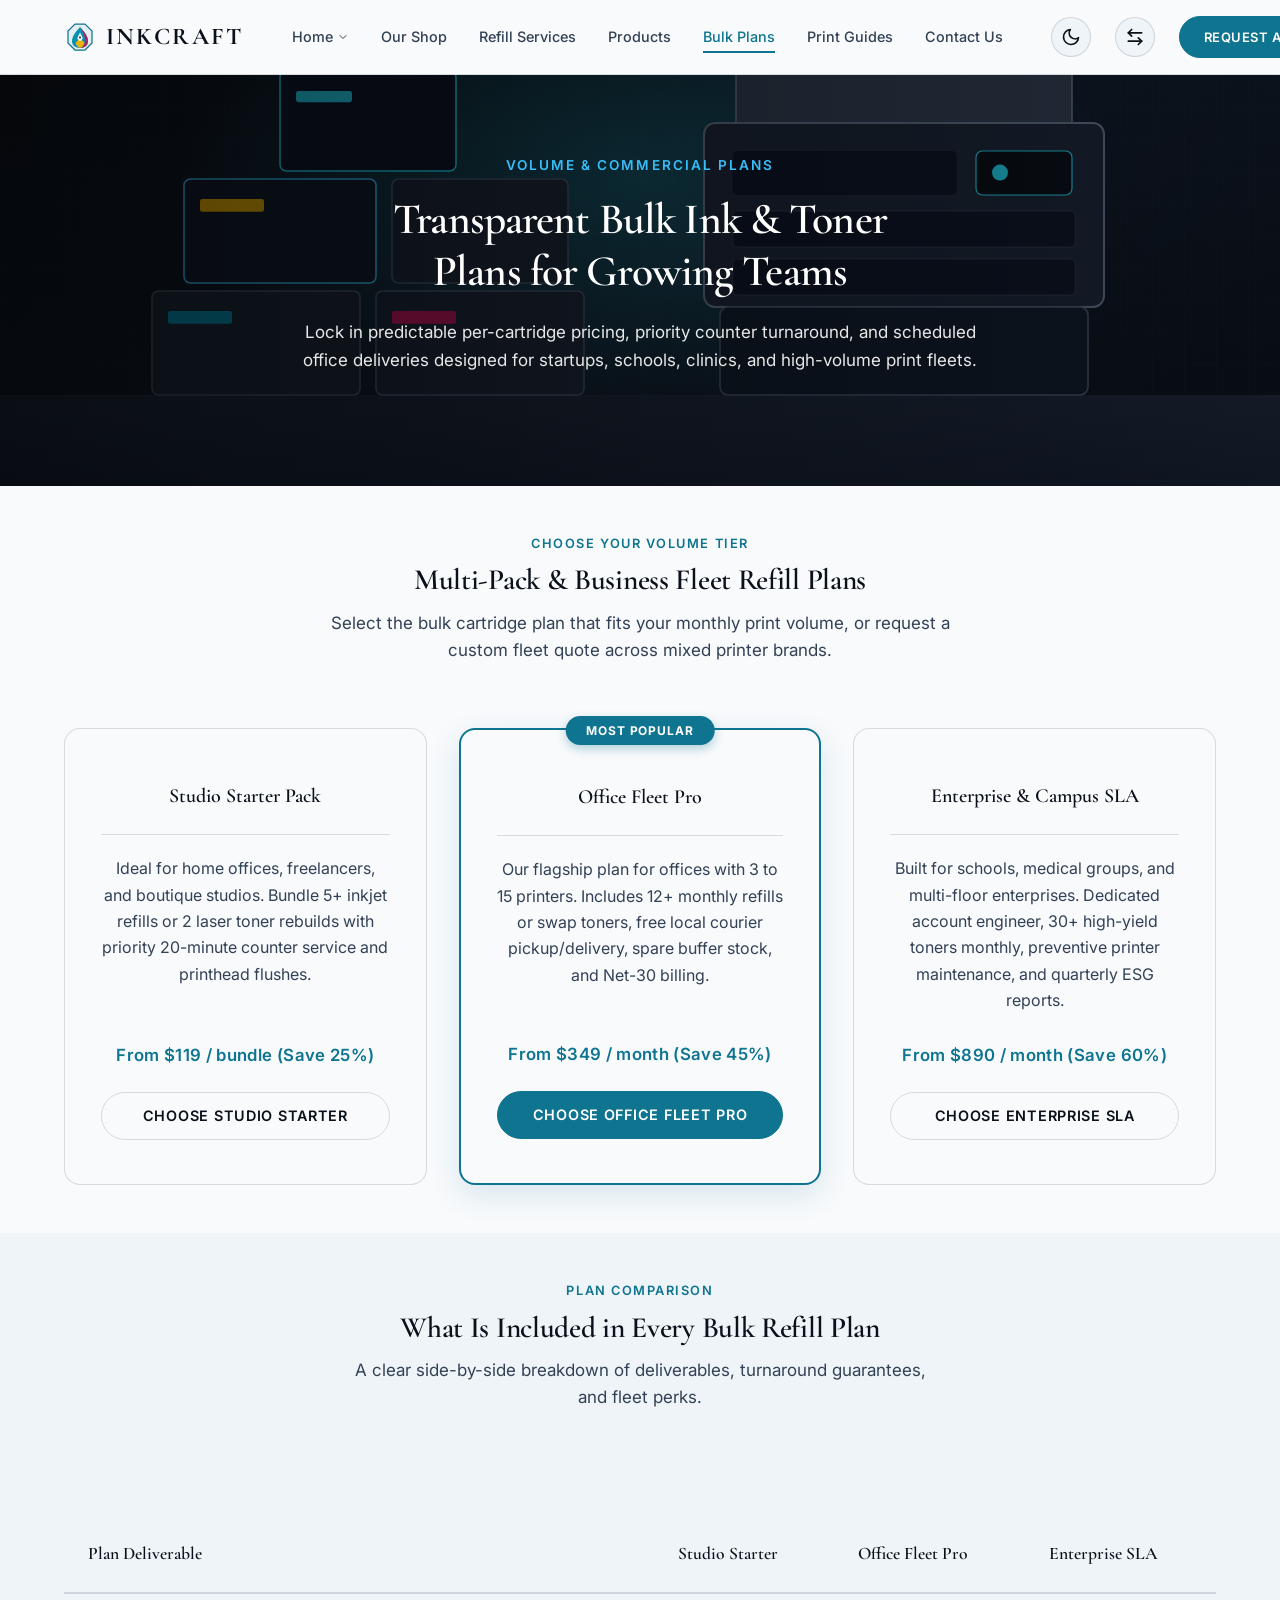
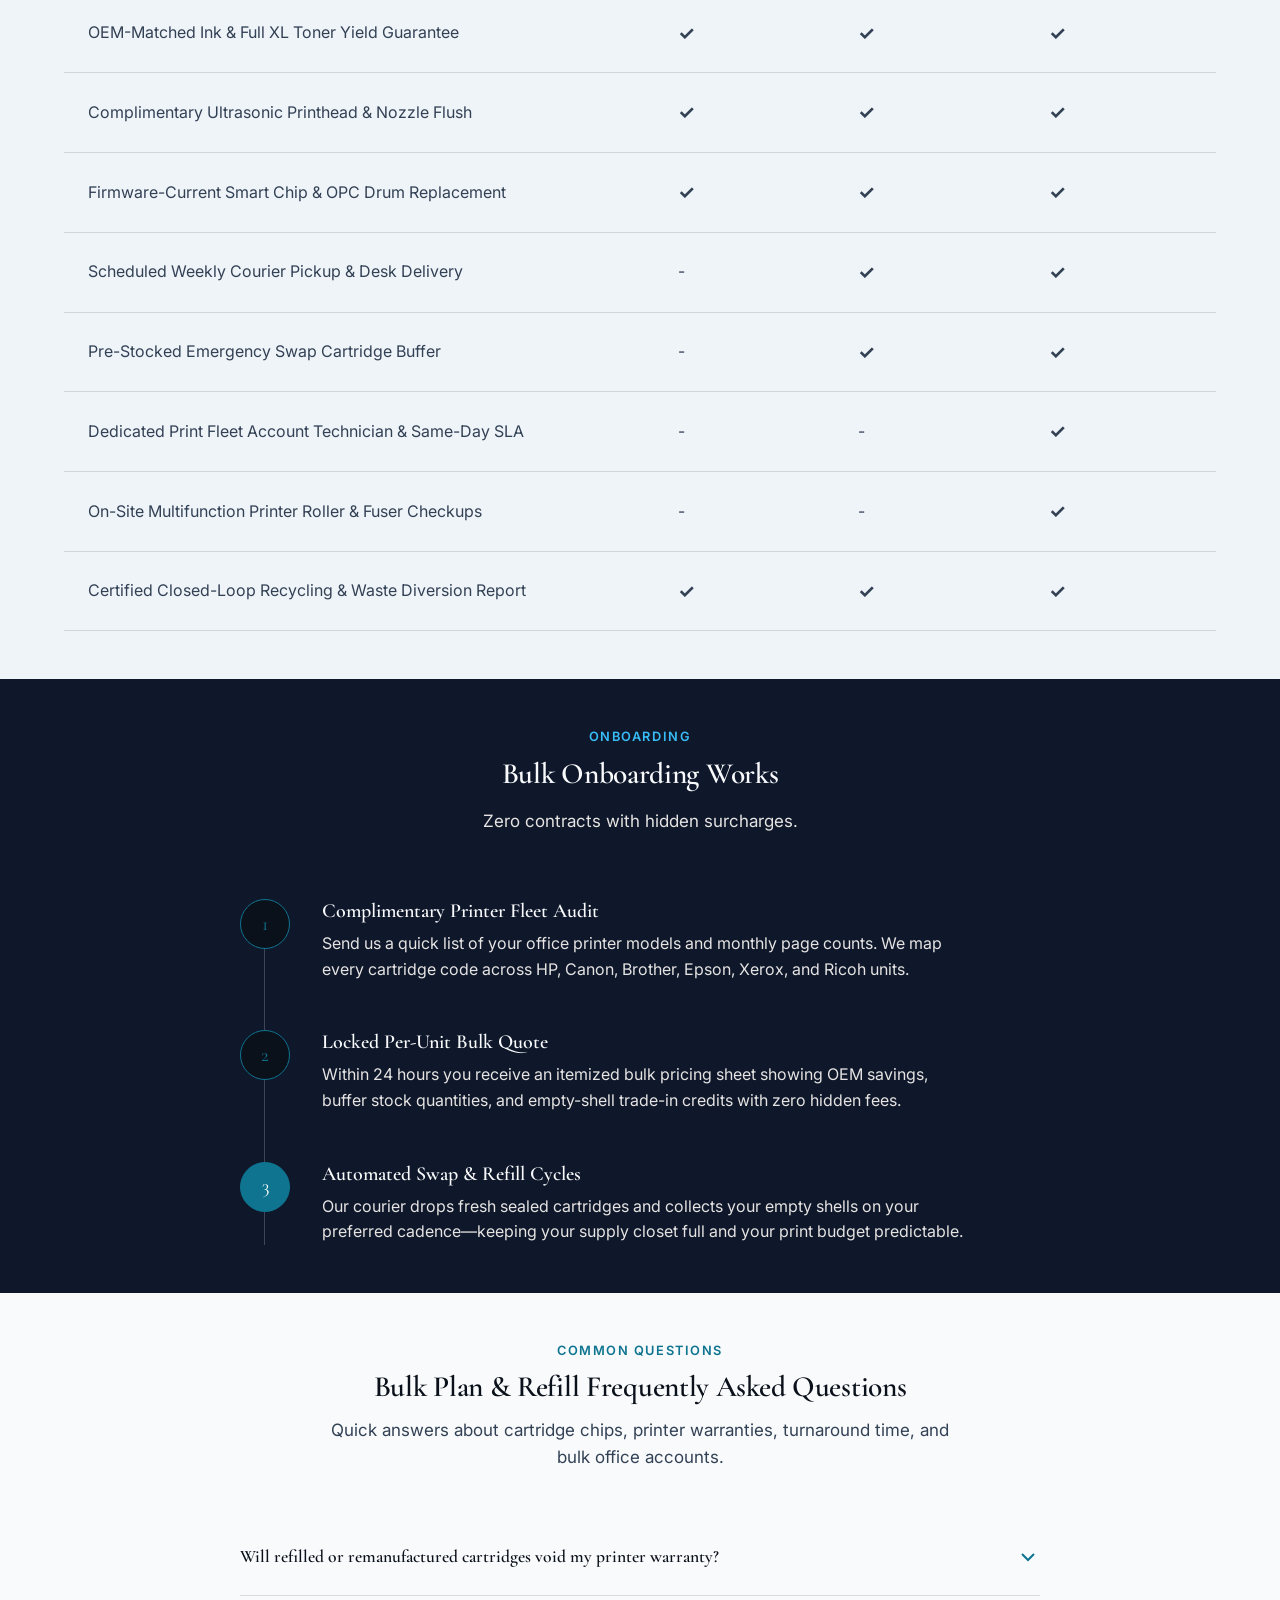
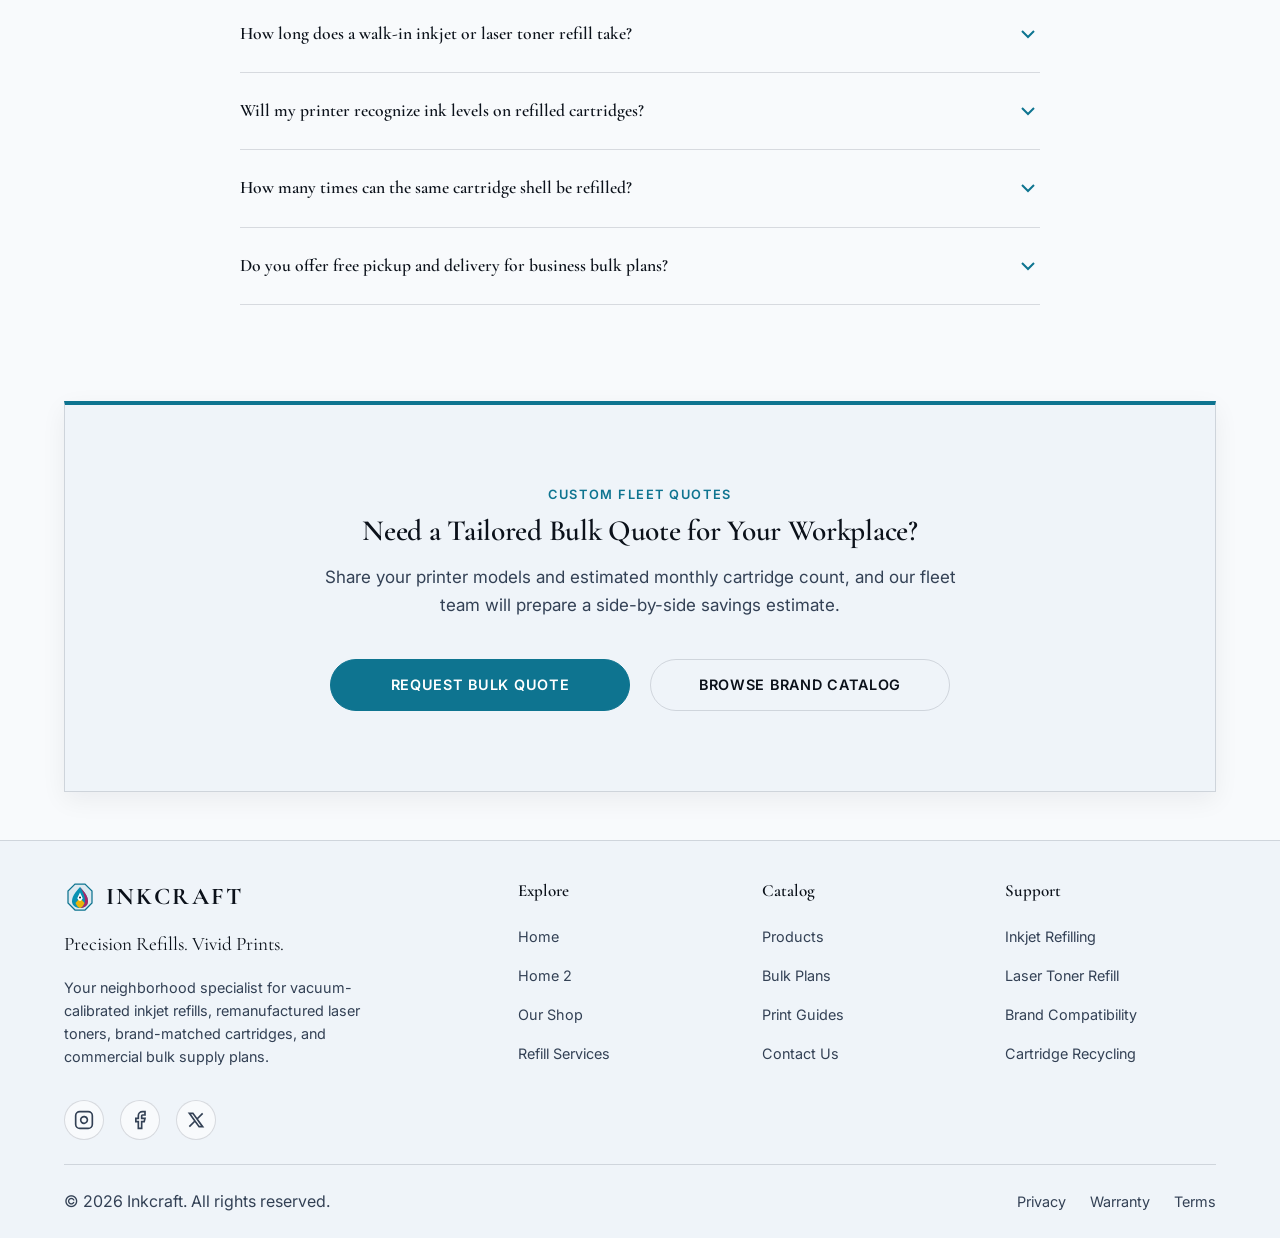
==== commit 9656d43d: "U" ====
--- a/bulk-plans.html
+++ b/bulk-plans.html
@@ -14,15 +14,26 @@
     .editorial-pricing-hero { padding: var(--space-xxl) 0; display: flex; align-items: center; justify-content: center; text-align: center; background-color: var(--bg-secondary); position: relative; min-height: 52vh; }
     .editorial-hero-content { position: relative; z-index: 2; max-width: 1000px; margin: 0 auto; }
     
-    .support-options { display: grid; grid-template-columns: repeat(3, 1fr); gap: 2rem; margin-top: 4rem; }
-    .support-card { background: var(--bg-primary); border: 1px solid var(--border-color); padding: 3rem; border-radius: var(--radius-lg); display: flex; flex-direction: column; text-align: center; transition: transform var(--transition-normal), box-shadow var(--transition-normal); position: relative; }
+    .support-options { display: grid; grid-template-columns: repeat(3, 1fr); gap: 2rem; margin-top: 4rem; align-items: stretch; }
+    .support-card { background: var(--bg-primary); border: 1px solid var(--border-color); padding: 2.75rem 2.25rem; border-radius: var(--radius-lg); display: flex; flex-direction: column; height: 100%; text-align: center; transition: transform var(--transition-normal), box-shadow var(--transition-normal); position: relative; }
     .support-card:hover { transform: translateY(-5px); box-shadow: var(--shadow-md); }
     .support-card.featured { border: 2px solid var(--accent-primary); background: var(--bg-primary); box-shadow: 0 10px 30px rgba(14, 116, 144, 0.14); }
     [data-theme="dark"] .support-card.featured { background: var(--bg-secondary); border-color: var(--accent-primary); box-shadow: 0 10px 30px rgba(34, 211, 238, 0.22); }
     .featured-badge { position: absolute; top: -14px; left: 50%; transform: translateX(-50%); background: var(--color-copper); color: #ffffff; padding: 0.3rem 1.25rem; border-radius: var(--radius-full); font-size: 0.75rem; font-weight: 700; letter-spacing: 0.08em; text-transform: uppercase; white-space: nowrap; box-shadow: 0 4px 10px rgba(14, 116, 144, 0.3); }
-    .support-card h3 { font-family: var(--font-display); font-size: var(--text-xl); margin-bottom: 1rem; border-bottom: 1px solid var(--border-color); padding-bottom: 1rem; color: var(--text-primary); }
-    .support-card p { flex: 1; margin-bottom: 2rem; font-size: var(--text-sm); color: var(--text-secondary); line-height: 1.6; }
-    .pricing-tag { display: block; text-align: center; font-size: 1.1rem; font-weight: 600; color: var(--accent-primary); margin-bottom: 1.5rem; letter-spacing: 0.02em; }
+    .support-card h3 { font-family: var(--font-display); font-size: var(--text-xl); min-height: 3.1em; display: flex; align-items: center; justify-content: center; margin-bottom: 1.25rem; border-bottom: 1px solid var(--border-color); padding-bottom: 1rem; color: var(--text-primary); }
+    .support-card p { flex: 1; margin-bottom: 1.75rem; font-size: var(--text-base); color: var(--text-secondary); line-height: 1.65; }
+    .pricing-tag { display: block; text-align: center; font-size: 1.05rem; font-weight: 600; color: var(--accent-primary); margin-bottom: 1.5rem; letter-spacing: 0.02em; min-height: 1.6em; }
+
+    .faq-section { background-color: var(--bg-primary); padding: var(--space-xxl) 0; }
+    .faq-container { max-width: 800px; margin: 0 auto; text-align: left; }
+    [dir="rtl"] .faq-container { text-align: right; }
+    .faq-item { border-bottom: 1px solid var(--border-color); }
+    .faq-question { padding: 1.5rem 0; display: flex; justify-content: space-between; align-items: center; cursor: pointer; font-family: var(--font-display); font-size: var(--text-lg); font-weight: 600; color: var(--text-primary); transition: color var(--transition-fast); gap: 1rem; }
+    .faq-question:hover { color: var(--color-copper); }
+    .faq-icon { width: 24px; height: 24px; flex-shrink: 0; transition: transform 0.3s; stroke: var(--accent-primary); }
+    .faq-item.active .faq-icon { transform: rotate(180deg); }
+    .faq-answer { max-height: 0; overflow: hidden; transition: max-height 0.3s ease-out, padding 0.3s ease; font-size: var(--text-base); color: var(--text-secondary); line-height: 1.65; }
+    .faq-item.active .faq-answer { max-height: 500px; padding-bottom: 1.5rem; }
     
     .matrix-table { width: 100%; border-collapse: collapse; margin-top: 4rem; }
     .matrix-table th { font-family: var(--font-display); font-weight: 600; font-size: var(--text-lg); text-align: left; padding: 1.5rem; border-bottom: 2px solid var(--border-color); color: var(--text-primary); }
@@ -100,7 +111,6 @@
         <svg class="site-logo" width="32" height="32" viewBox="0 0 64 64" fill="none"><path d="M22 6 H42 L56 20 V44 L42 58 H22 L8 44 V20 Z" stroke="#0E7490" stroke-width="2.5" fill="rgba(14,116,144,0.08)"/><path d="M32 12 C21 24, 16 32, 16 40.5 C16 49.2, 23.2 54, 32 54 C40.8 54, 48 49.2, 48 40.5 C48 32, 43 24, 32 12 Z" fill="#0891B2"/><path d="M32 12 C38 22, 42 30, 42 39 C42 46, 37.5 52, 32 54 C40.8 54, 48 49.2, 48 40.5 C48 32, 43 24, 32 12 Z" fill="#BE185D" opacity="0.9"/><path d="M32 34 L41 44 C38.5 50, 35.5 53.2, 32 54 C28.5 53.2, 25.5 50, 23 44 Z" fill="#EAB308"/><path d="M32 23 L37.5 34.5 L34 39.5 H30 L26.5 34.5 Z" fill="#FFFFFF"/><circle cx="32" cy="33" r="2" fill="#0F172A"/></svg>
         <div class="nav-brand-text">
           <span class="nav-logo-text" style="font-family: var(--font-display); font-size: 1.5rem; font-weight: 700; letter-spacing: 0.1em; line-height: 1.1; color: var(--text-primary); white-space: nowrap;">INKCRAFT</span>
-          <span class="nav-descriptor" style="font-family: var(--font-body); font-size: 0.65rem; font-weight: 400; text-transform: uppercase; letter-spacing: 0.15em; color: var(--text-muted); line-height: 1.35; margin-top: 2px; display: block;"><span style="display: block; white-space: nowrap;">Printer Ink &amp;</span><span style="display: block; white-space: nowrap;">Toner Refill Shop</span></span>
         </div>
       </a>
     </div>
@@ -173,7 +183,7 @@
   <div class="container hero-content text-center" style="margin: 0 auto;">
     <span class="hero-eyebrow reveal" style="color: var(--accent-light); letter-spacing: 0.15em; font-size: 0.85rem; font-weight: 600; text-transform: uppercase; margin-bottom: 1rem; display: inline-block;">VOLUME &amp; COMMERCIAL PLANS</span>
     <h1 class="reveal" style="margin-bottom: 1.25rem; color: #fff;">Transparent Bulk Ink &amp; Toner<br class="desktop-br">Plans for Growing Teams</h1>
-    <p class="reveal stagger-1" style="font-size: var(--text-base); max-width: 780px; margin: 0 auto; color: rgba(255,255,255,0.9); line-height: 1.6;">Lock in predictable per-cartridge pricing, priority counter turnaround, and scheduled<br class="desktop-br">office deliveries designed for startups, schools, clinics, and high-volume print fleets.</p>
+    <p class="reveal stagger-1" style="font-size: var(--text-md); max-width: 780px; margin: 0 auto; color: rgba(255,255,255,0.9); line-height: 1.65;">Lock in predictable per-cartridge pricing, priority counter turnaround, and scheduled<br class="desktop-br">office deliveries designed for startups, schools, clinics, and high-volume print fleets.</p>
   </div>
 </section>
 
@@ -287,8 +297,8 @@
   <div class="container reveal">
     <div style="max-width: 700px; margin: 0 auto 4rem auto; text-align: center;">
       <span class="eyebrow" style="color: var(--accent-light); letter-spacing: 0.12em; font-size: 0.8rem; font-weight: 600; text-transform: uppercase; margin-bottom: 0.5rem; display: block;">ONBOARDING</span>
-      <h2 style="font-family: var(--font-display); font-size: var(--text-xxl); margin-bottom: 1rem; color: #fff;">How Commercial Bulk Onboarding Works</h2>
-      <p style="font-size: var(--text-lg); color: rgba(255,255,255,0.85); line-height: 1.6;">Zero contracts with hidden surcharges. We audit your printer models first so every delivery arrives 100% compatible.</p>
+      <h2 style="font-family: var(--font-display); font-size: var(--text-xxl); margin-bottom: 1rem; color: #fff;">Bulk Onboarding Works</h2>
+      <p style="font-size: var(--text-md); color: rgba(255,255,255,0.85); line-height: 1.65;">Zero contracts with hidden surcharges.</p>
     </div>
     
     <div class="timeline-wrapper">
@@ -317,6 +327,54 @@
           <h3 style="color: #fff; font-size: var(--text-xl); margin-bottom: 0.5rem;">Automated Swap &amp; Refill Cycles</h3>
           <p style="color: rgba(255,255,255,0.7); line-height: 1.6;">Our courier drops fresh sealed cartridges and collects your empty shells on your preferred cadence—keeping your supply closet full and your print budget predictable.</p>
         </div>
+      </div>
+    </div>
+  </div>
+</section>
+
+<!-- FAQ SECTION -->
+<section class="faq-section">
+  <div class="container reveal">
+    <div class="text-center" style="margin-bottom: 3rem;">
+      <span class="eyebrow" style="color: var(--accent-primary); letter-spacing: 0.12em; font-size: 0.8rem; font-weight: 600; text-transform: uppercase; margin-bottom: 0.5rem; display: block;">COMMON QUESTIONS</span>
+      <h2 style="font-family: var(--font-display); font-size: var(--text-xxl); color: var(--text-primary); margin-bottom: 0.75rem;">Bulk Plan &amp; Refill Frequently Asked Questions</h2>
+      <p style="color: var(--text-secondary); max-width: 620px; margin: 0 auto; font-size: var(--text-md);">Quick answers about cartridge chips, printer warranties, turnaround time, and bulk office accounts.</p>
+    </div>
+    <div class="faq-container">
+      <div class="faq-item">
+        <div class="faq-question">
+          Will refilled or remanufactured cartridges void my printer warranty?
+          <svg class="faq-icon" viewBox="0 0 24 24" fill="none" stroke="currentColor" stroke-width="2"><polyline points="6 9 12 15 18 9"></polyline></svg>
+        </div>
+        <div class="faq-answer">No. Under consumer protection regulations (including the Magnuson-Moss Warranty Act), printer manufacturers cannot void your hardware warranty for using refilled or remanufactured cartridges—and Inkcraft covers every cartridge with a 100% print guarantee.</div>
+      </div>
+      <div class="faq-item">
+        <div class="faq-question">
+          How long does a walk-in inkjet or laser toner refill take?
+          <svg class="faq-icon" viewBox="0 0 24 24" fill="none" stroke="currentColor" stroke-width="2"><polyline points="6 9 12 15 18 9"></polyline></svg>
+        </div>
+        <div class="faq-answer">Standard inkjet cartridges are vacuum-cleaned, refilled, and test-printed in 15 to 20 minutes while you wait. Laser toner rebuilds with OPC drum and smart-chip replacement are typically ready within 1 to 2 hours or available as an instant counter swap.</div>
+      </div>
+      <div class="faq-item">
+        <div class="faq-question">
+          Will my printer recognize ink levels on refilled cartridges?
+          <svg class="faq-icon" viewBox="0 0 24 24" fill="none" stroke="currentColor" stroke-width="2"><polyline points="6 9 12 15 18 9"></polyline></svg>
+        </div>
+        <div class="faq-answer">Yes, for supported HP, Canon, Brother, and Xerox cartridges we install updated or reset smart chips so your printer detects the cartridge cleanly and tracks ink or toner capacity accurately.</div>
+      </div>
+      <div class="faq-item">
+        <div class="faq-question">
+          How many times can the same cartridge shell be refilled?
+          <svg class="faq-icon" viewBox="0 0 24 24" fill="none" stroke="currentColor" stroke-width="2"><polyline points="6 9 12 15 18 9"></polyline></svg>
+        </div>
+        <div class="faq-answer">Most inkjet cartridges can be refilled 3 to 5 times as long as the internal sponge and copper circuit remain intact. Laser toner cartridges can be remanufactured repeatedly whenever we swap worn OPC drums and seals.</div>
+      </div>
+      <div class="faq-item">
+        <div class="faq-question">
+          Do you offer free pickup and delivery for business bulk plans?
+          <svg class="faq-icon" viewBox="0 0 24 24" fill="none" stroke="currentColor" stroke-width="2"><polyline points="6 9 12 15 18 9"></polyline></svg>
+        </div>
+        <div class="faq-answer">Yes. All Office Fleet Pro and Enterprise SLA bulk plan accounts receive scheduled weekly courier pickups for empty cartridges and doorstep delivery of fresh sealed refills at no extra delivery charge.</div>
       </div>
     </div>
   </div>
@@ -338,6 +396,22 @@
   </div>
 </section>
 
+<script>
+  document.addEventListener('DOMContentLoaded', () => {
+    const faqItems = document.querySelectorAll('.faq-item');
+    faqItems.forEach(item => {
+      const question = item.querySelector('.faq-question');
+      question.addEventListener('click', () => {
+        const isActive = item.classList.contains('active');
+        faqItems.forEach(i => i.classList.remove('active'));
+        if (!isActive) {
+          item.classList.add('active');
+        }
+      });
+    });
+  });
+</script>
+
 <footer class="footer">
   <div class="container">
     <div class="footer-grid">
@@ -346,7 +420,6 @@
           <svg class="site-logo" width="32" height="32" viewBox="0 0 64 64" fill="none"><path d="M22 6 H42 L56 20 V44 L42 58 H22 L8 44 V20 Z" stroke="#0E7490" stroke-width="2.5" fill="rgba(14,116,144,0.08)"/><path d="M32 12 C21 24, 16 32, 16 40.5 C16 49.2, 23.2 54, 32 54 C40.8 54, 48 49.2, 48 40.5 C48 32, 43 24, 32 12 Z" fill="#0891B2"/><path d="M32 12 C38 22, 42 30, 42 39 C42 46, 37.5 52, 32 54 C40.8 54, 48 49.2, 48 40.5 C48 32, 43 24, 32 12 Z" fill="#BE185D" opacity="0.9"/><path d="M32 34 L41 44 C38.5 50, 35.5 53.2, 32 54 C28.5 53.2, 25.5 50, 23 44 Z" fill="#EAB308"/><path d="M32 23 L37.5 34.5 L34 39.5 H30 L26.5 34.5 Z" fill="#FFFFFF"/><circle cx="32" cy="33" r="2" fill="#0F172A"/></svg>
           <div class="nav-brand-text">
           <span class="nav-logo-text" style="font-family: var(--font-display); font-size: 1.5rem; font-weight: 700; letter-spacing: 0.1em; line-height: 1.1; color: var(--text-primary); white-space: nowrap;">INKCRAFT</span>
-          <span class="nav-descriptor" style="font-family: var(--font-body); font-size: 0.65rem; font-weight: 400; text-transform: uppercase; letter-spacing: 0.15em; color: var(--text-muted); line-height: 1.35; margin-top: 2px; display: block;"><span style="display: block; white-space: nowrap;">Printer Ink &amp;</span><span style="display: block; white-space: nowrap;">Toner Refill Shop</span></span>
         </div>
         </a>
         <p style="font-family: var(--font-display); font-size: 1.2rem; color: var(--text-primary); margin-bottom: 1rem;">Precision Refills. Vivid Prints.</p>
--- a/assets/css/style.css
+++ b/assets/css/style.css
@@ -43,15 +43,15 @@
   --space-xl: clamp(2rem, 4vw, 2.5rem);
   --space-xxl: clamp(2.5rem, 5vw, 3rem);
 
-  /* Fluid Typography */
-  --text-xs: clamp(0.75rem, 0.8vw, 0.875rem);
-  --text-sm: clamp(0.875rem, 1vw, 1rem);
-  --text-base: clamp(1rem, 1.2vw, 1.125rem);
-  --text-md: clamp(1.125rem, 1.5vw, 1.35rem);
-  --text-lg: clamp(1.5rem, 2vw, 1.75rem);
-  --text-xl: clamp(2rem, 3vw, 2.5rem);
-  --text-xxl: clamp(2.5rem, 4vw, 3.5rem);
-  --text-hero: clamp(3rem, 6vw, 5.5rem);
+  /* Fluid Typography (Consistent Across All Pages) */
+  --text-xs: 0.78rem;
+  --text-sm: 0.9rem;
+  --text-base: 1rem;
+  --text-md: 1.0625rem;
+  --text-lg: clamp(1.1rem, 1.25vw, 1.22rem);
+  --text-xl: clamp(1.25rem, 1.5vw, 1.4rem);
+  --text-xxl: clamp(1.75rem, 2.3vw, 2.15rem);
+  --text-hero: clamp(2.15rem, 3.4vw, 3rem);
 
   /* Layout */
   --container-width: 1400px;
@@ -128,8 +128,8 @@
 h5,
 h6 {
   font-family: var(--font-display);
-  font-weight: 400;
-  line-height: 1.1;
+  font-weight: 600;
+  line-height: 1.2;
   color: var(--text-primary);
 }
 
@@ -398,9 +398,9 @@
 .hero .btn-secondary,
 .hero-home .btn-secondary,
 .section-dark .btn-secondary {
-  border-color: rgba(255, 255, 255, 0.45);
+  border-color: rgba(255, 255, 255, 0.55);
   color: #ffffff;
-  background-color: rgba(255, 255, 255, 0.08);
+  background-color: rgba(255, 255, 255, 0.12);
   backdrop-filter: blur(4px);
   -webkit-backdrop-filter: blur(4px);
 }
@@ -855,15 +855,15 @@
 .hero-content h1 {
   color: #fff;
   font-family: var(--font-display);
-  font-size: clamp(2.1rem, 3.8vw, 3.1rem);
-  line-height: 1.25;
+  font-size: var(--text-hero);
+  line-height: 1.2;
   margin-bottom: 1.25rem;
 }
 
 .hero-content p {
   color: rgba(255, 255, 255, 0.9);
-  font-size: clamp(0.95rem, 1.2vw, 1.125rem);
-  line-height: 1.6;
+  font-size: var(--text-md);
+  line-height: 1.65;
 }
 
 .desktop-br {
@@ -1588,6 +1588,18 @@
     height: 100px;
   }
 
+  .editorial-grid {
+    display: flex;
+    flex-direction: column;
+  }
+
+  /* Mobile controls at top of menu */
+  .mobile-controls {
+    justify-content: flex-start;
+  }
+}
+
+@media (max-width: 767px) {
   .footer-grid {
     grid-template-columns: 1fr;
     text-align: center;
@@ -1607,16 +1619,6 @@
     flex-direction: column;
     gap: 1rem;
     text-align: center;
-  }
-
-  .editorial-grid {
-    display: flex;
-    flex-direction: column;
-  }
-
-  /* Mobile controls at top of menu */
-  .mobile-controls {
-    justify-content: flex-start;
   }
 }
 
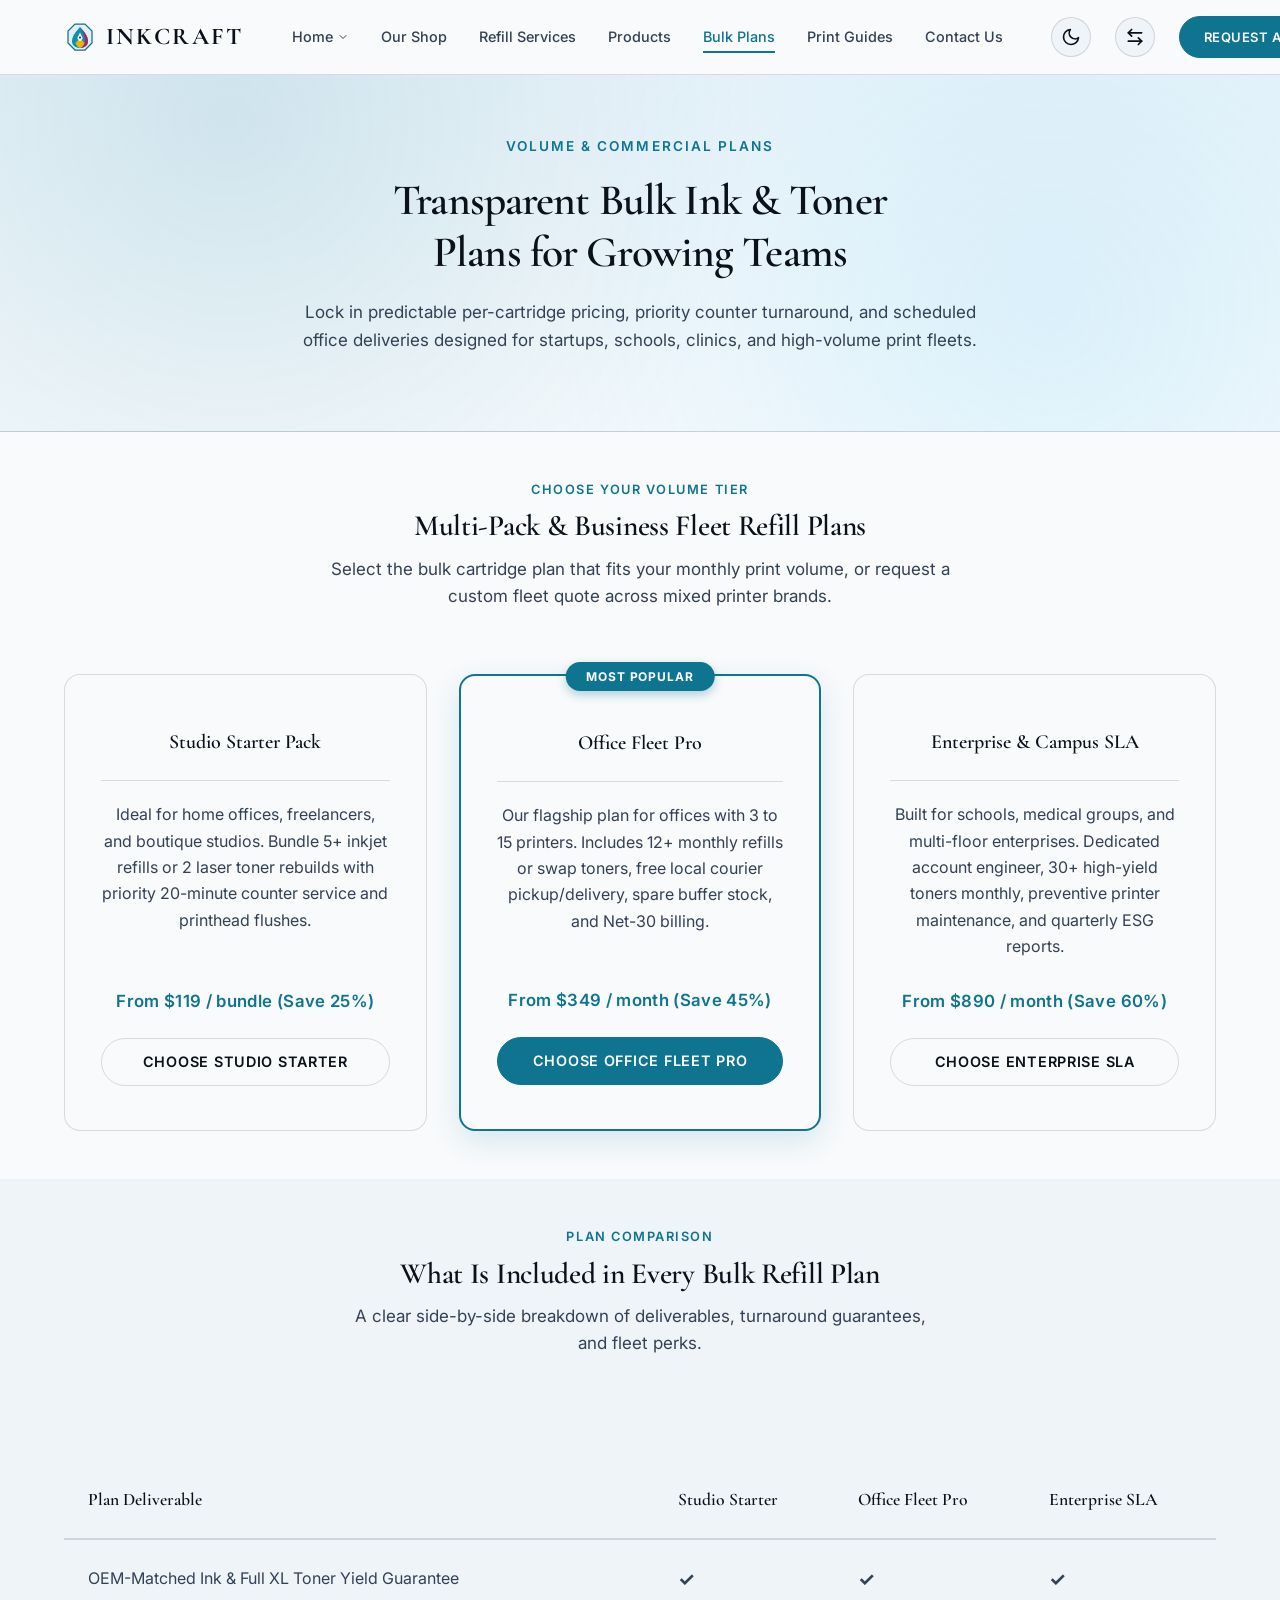
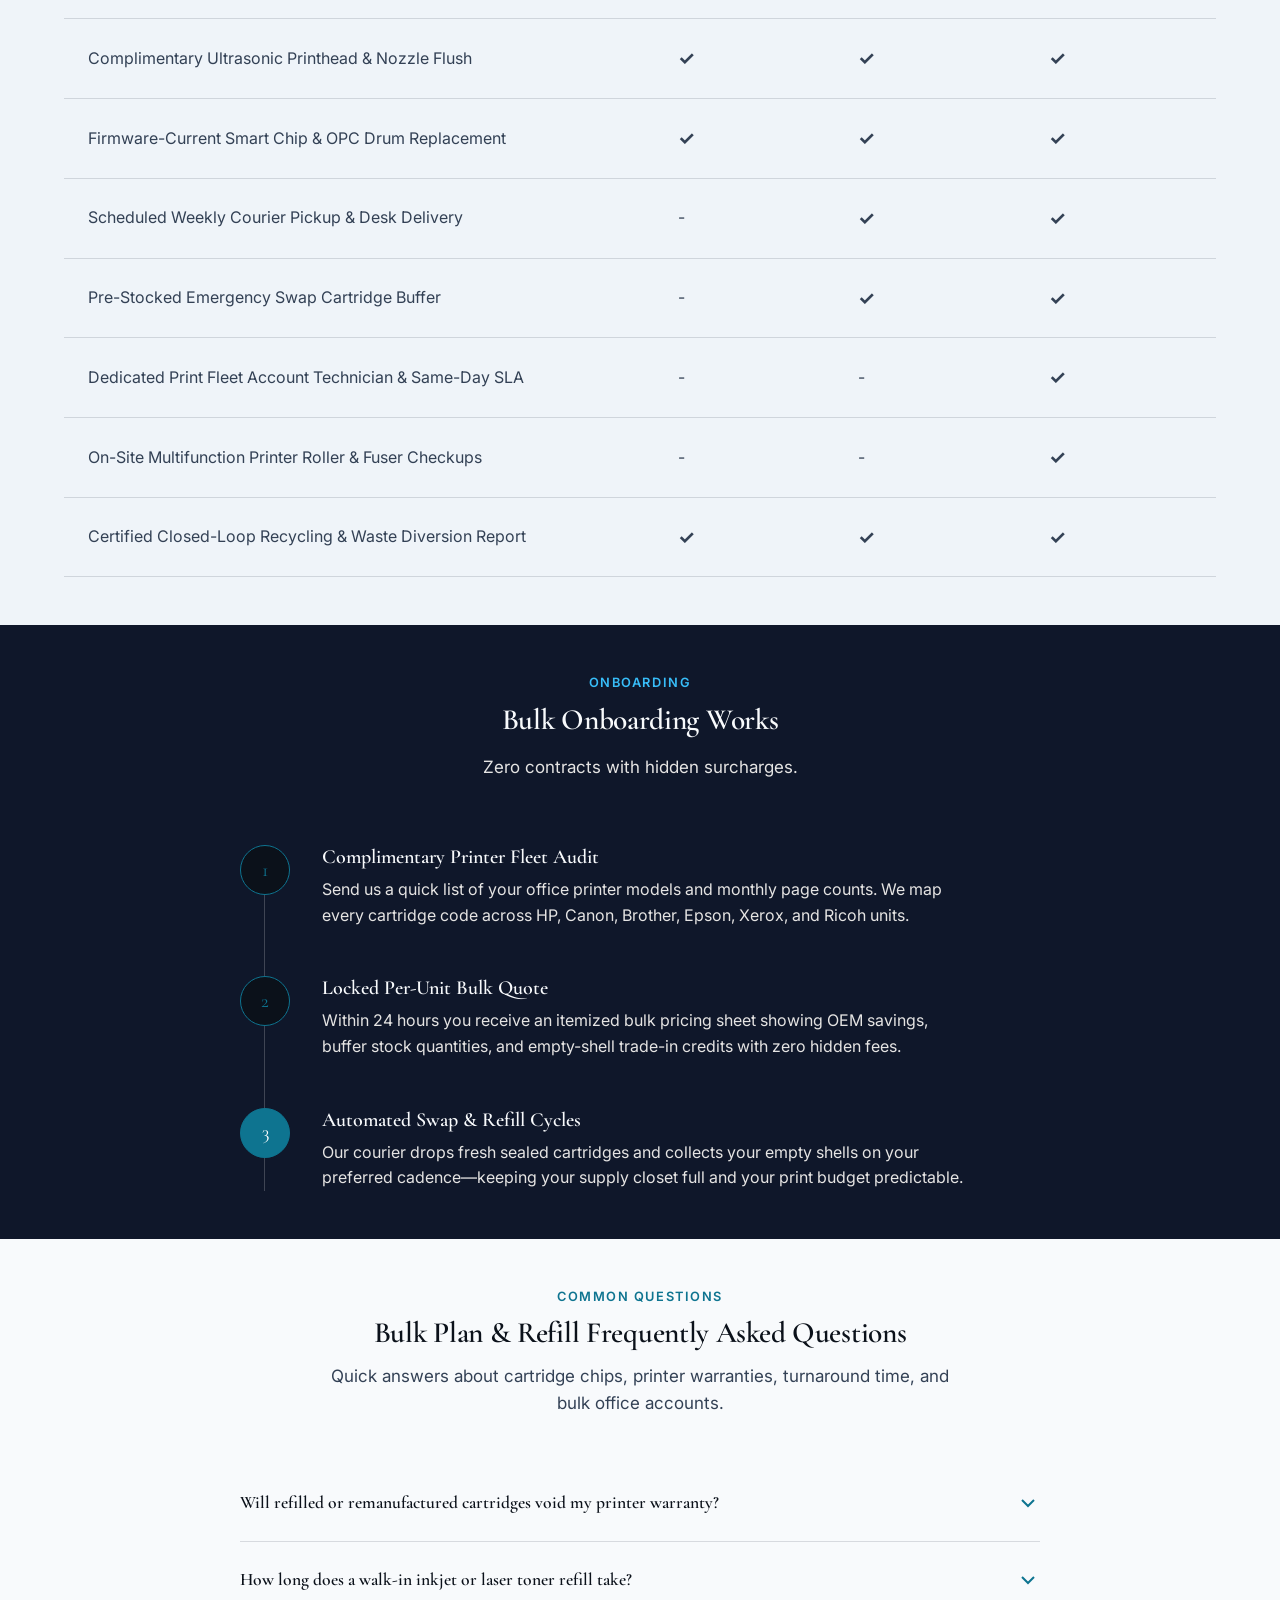
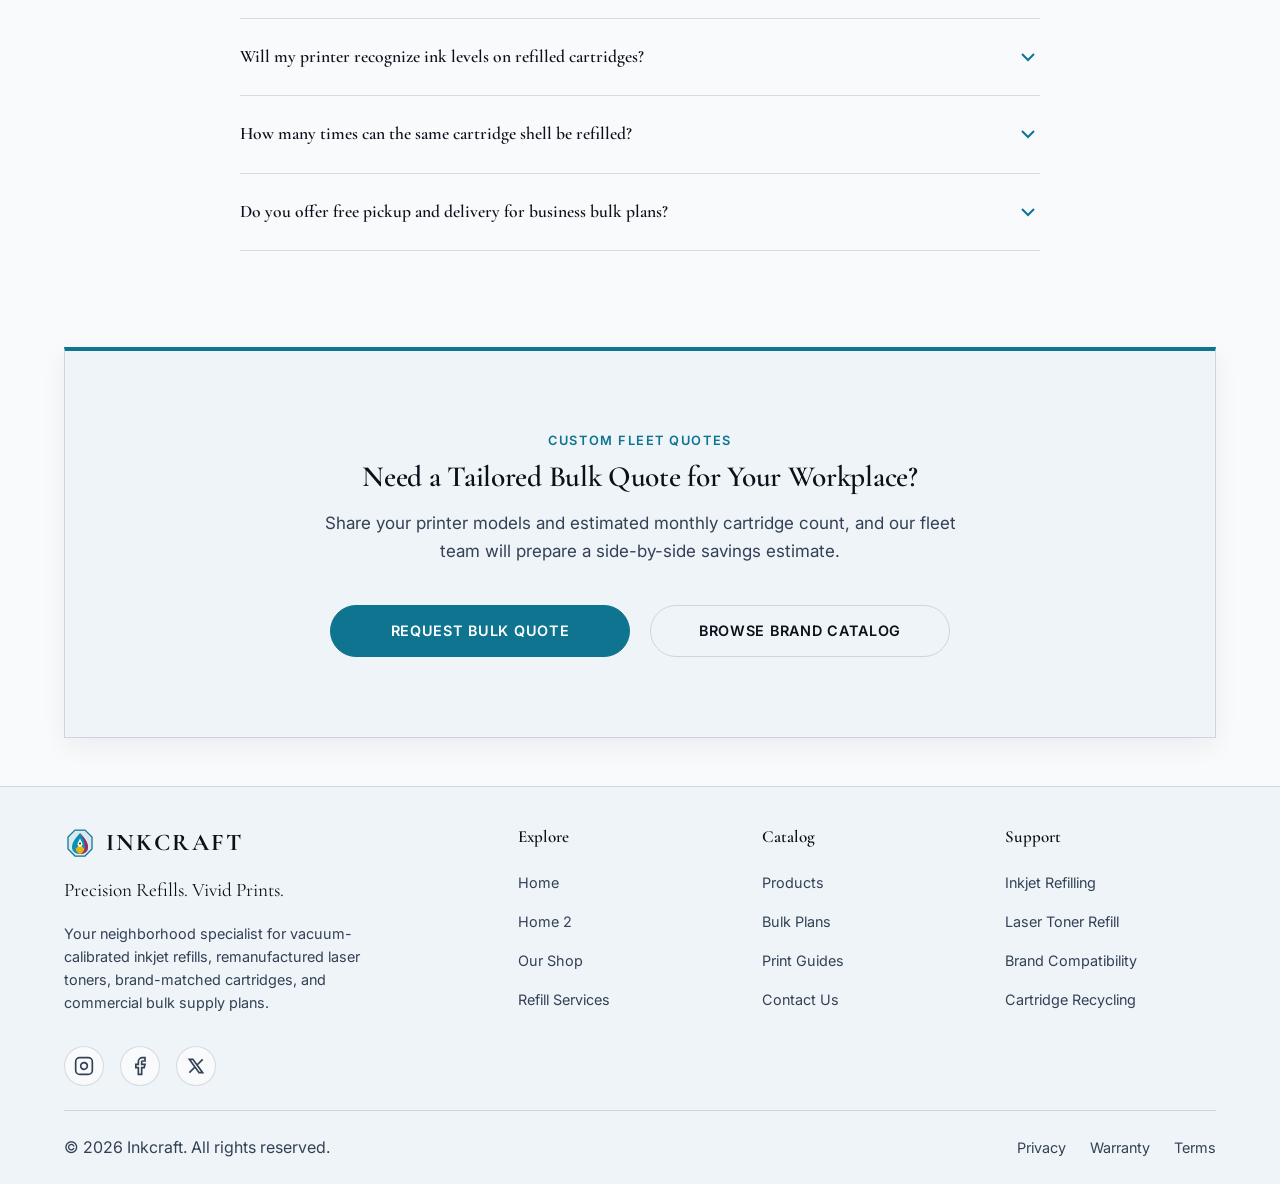
==== commit f0da84d0: "U" ====
--- a/bulk-plans.html
+++ b/bulk-plans.html
@@ -176,9 +176,7 @@
 </div>
 
 <section class="hero">
-  <div class="hero-bg">
-    <img src="assets/images/hero-bulk-plans.svg" alt="Commercial bulk toner cartridges and multifunction office laser printers">
-  </div>
+  
   <div class="hero-overlay"></div>
   <div class="container hero-content text-center" style="margin: 0 auto;">
     <span class="hero-eyebrow reveal" style="color: var(--accent-light); letter-spacing: 0.15em; font-size: 0.85rem; font-weight: 600; text-transform: uppercase; margin-bottom: 1rem; display: inline-block;">VOLUME &amp; COMMERCIAL PLANS</span>
--- a/assets/css/style.css
+++ b/assets/css/style.css
@@ -796,22 +796,39 @@
   width: 100% !important;
 }
 
-/* Hero Section Base (Inner Pages: About to Contact) */
+/* Hero Section Base (Inner Pages: Our Shop to Contact Us) */
 .hero {
   position: relative;
-  min-height: 52vh;
+  min-height: 46vh;
   display: flex;
   align-items: center;
   justify-content: center;
-  padding: 6.5rem 1.5rem 4rem 1.5rem;
+  padding: 7.5rem 1.5rem 4rem 1.5rem;
   overflow: hidden;
+  background:
+    radial-gradient(circle at 18% 28%, rgba(14, 116, 144, 0.12) 0%, transparent 48%),
+    radial-gradient(circle at 82% 72%, rgba(56, 189, 248, 0.12) 0%, transparent 46%),
+    linear-gradient(180deg, #E7F2F9 0%, #F4F9FC 100%);
+  border-bottom: 1px solid var(--border-color);
+}
+
+[data-theme="dark"] .hero {
+  background:
+    radial-gradient(circle at 18% 28%, rgba(34, 211, 238, 0.14) 0%, transparent 48%),
+    radial-gradient(circle at 82% 72%, rgba(190, 24, 93, 0.10) 0%, transparent 46%),
+    linear-gradient(180deg, #0D1624 0%, #131E30 100%);
 }
 
 @media (min-width: 992px) {
   .hero {
-    min-height: 54vh;
-    padding: 7rem 2rem 4.5rem 2rem;
-  }
+    min-height: 48vh;
+    padding: 8rem 2rem 4.5rem 2rem;
+  }
+}
+
+.hero .hero-bg,
+.hero .hero-overlay {
+  display: none;
 }
 
 .hero-bg {
@@ -847,13 +864,12 @@
 .hero-content {
   position: relative;
   z-index: 2;
-  color: #fff;
-  /* Force white for dark overlays */
+  color: var(--text-primary);
   max-width: 860px;
 }
 
 .hero-content h1 {
-  color: #fff;
+  color: var(--text-primary) !important;
   font-family: var(--font-display);
   font-size: var(--text-hero);
   line-height: 1.2;
@@ -861,9 +877,18 @@
 }
 
 .hero-content p {
-  color: rgba(255, 255, 255, 0.9);
+  color: var(--text-secondary) !important;
   font-size: var(--text-md);
   line-height: 1.65;
+}
+
+[data-theme="dark"] .hero-content,
+[data-theme="dark"] .hero-content h1 {
+  color: #F8FAFC !important;
+}
+
+[data-theme="dark"] .hero-content p {
+  color: #CBD5E1 !important;
 }
 
 .desktop-br {
@@ -886,8 +911,14 @@
   color: var(--accent-primary);
 }
 
-.hero .eyebrow {
-  color: var(--color-copper-muted);
+.hero .eyebrow,
+.hero .hero-eyebrow {
+  color: var(--accent-primary) !important;
+}
+
+[data-theme="dark"] .hero .eyebrow,
+[data-theme="dark"] .hero .hero-eyebrow {
+  color: var(--accent-light) !important;
 }
 
 /* Standard Sections */
